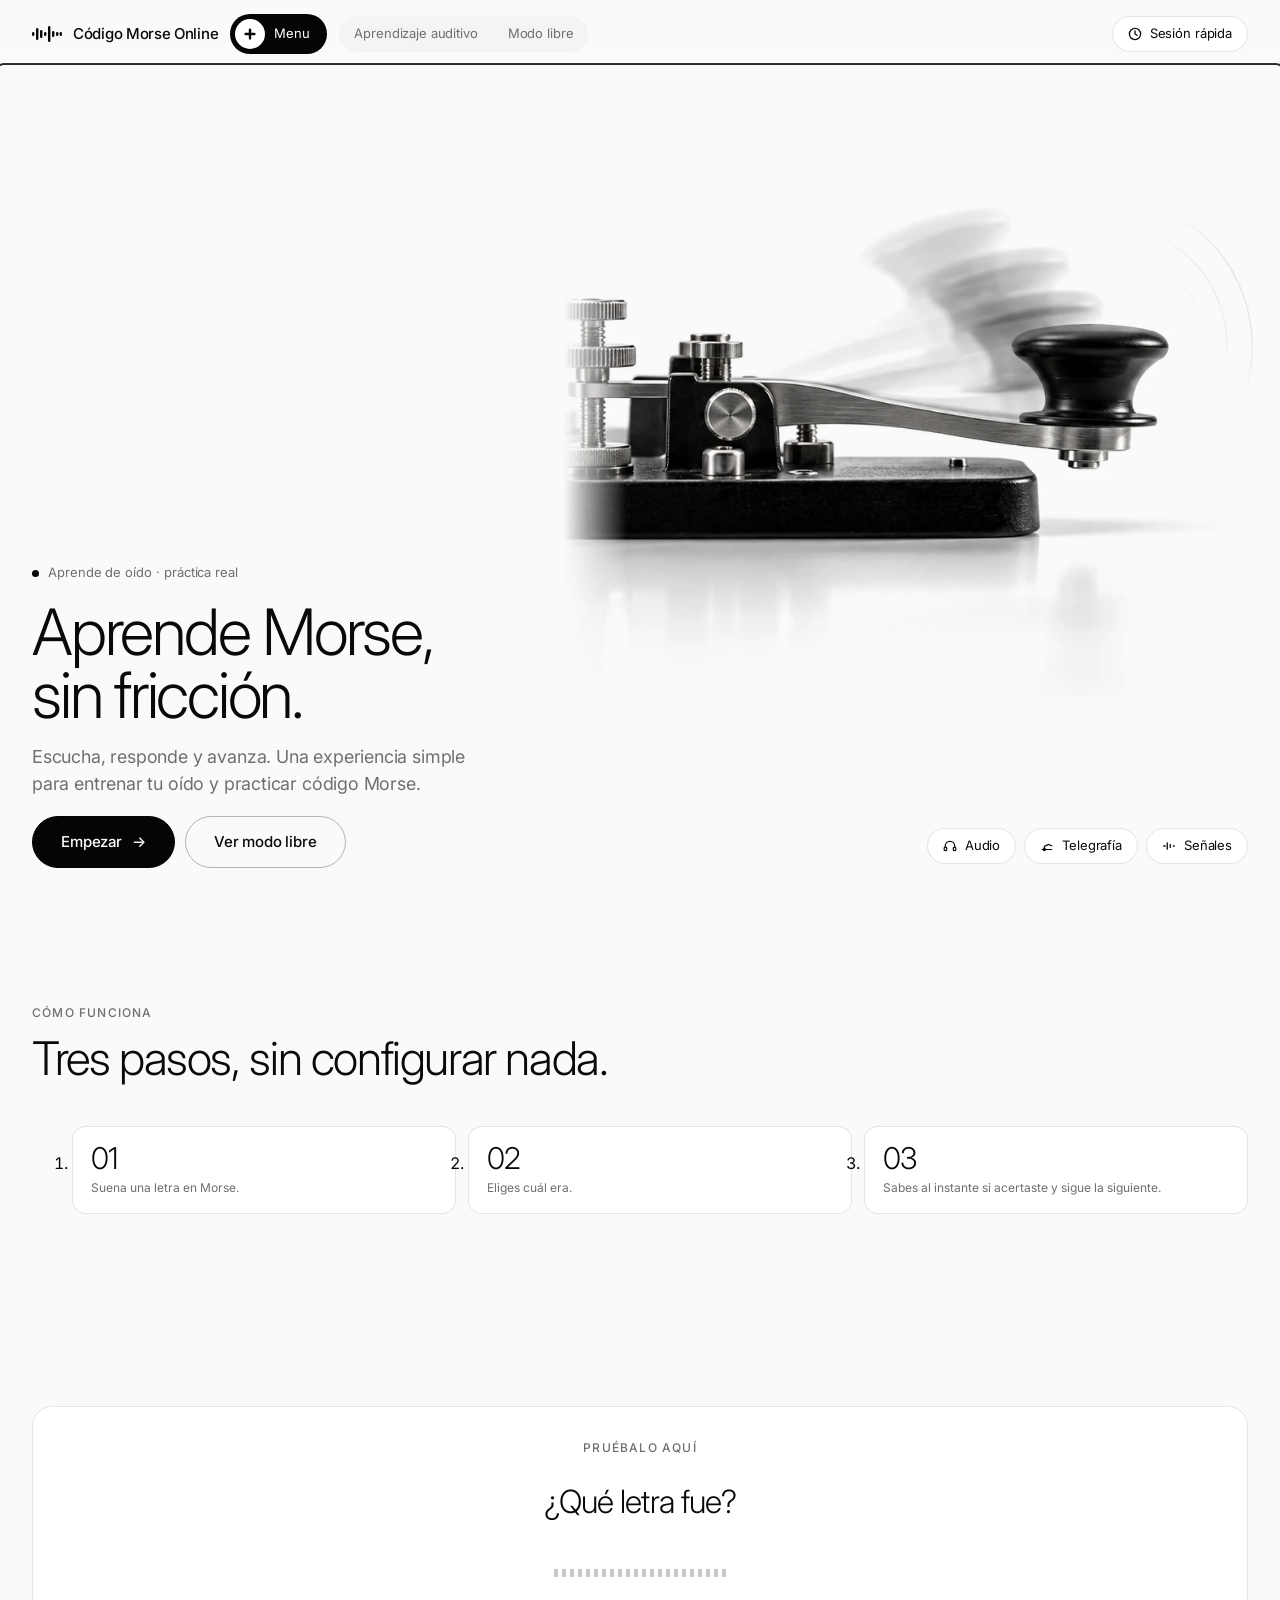
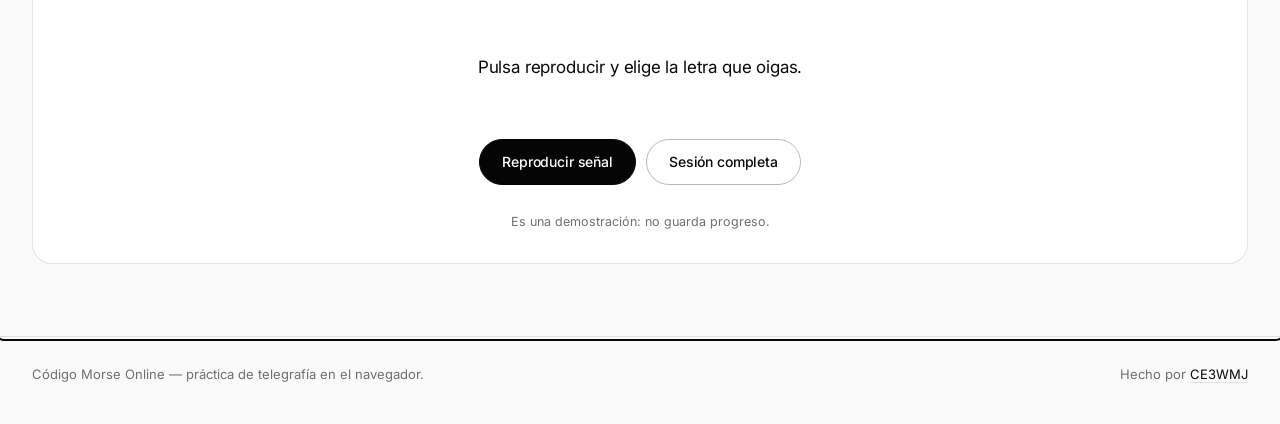
==== index.html @ 066ce36e "V4.0 — rediseño completo y reestructuración De un archivo de 1138 líneas a módulos ES nativos, sin a" ====
<!DOCTYPE html>
<html lang="es" data-motion="full">
<head>
<meta charset="UTF-8">
<meta name="viewport" content="width=device-width, initial-scale=1, viewport-fit=cover">
<title>Código Morse Online — aprende Morse de oído</title>
<meta name="description" content="Escucha, responde y avanza. Una experiencia simple para entrenar tu oído y practicar código Morse en el navegador.">
<meta name="theme-color" content="#fafafa">

<meta property="og:title" content="Código Morse Online">
<meta property="og:description" content="Aprende Morse sin fricción. Escucha, responde y avanza.">
<meta property="og:type" content="website">

<link rel="icon" href="assets/favicon.svg" type="image/svg+xml">
<link rel="preconnect" href="https://fonts.googleapis.com">
<link rel="preconnect" href="https://fonts.gstatic.com" crossorigin>
<link href="https://fonts.googleapis.com/css2?family=Inter:wght@300;400;500;600&display=swap" rel="stylesheet">
<link rel="stylesheet" href="styles.css">

<script>
  /* La llave sólo aparece en la home. Precargarla desde el HTML estático la
     descargaría también en /aprender, /libre y /acerca, donde no se usa.
     La ruta vive en el hash, así que se puede decidir aquí mismo. */
  (function () {
    var r = location.hash.replace(/^#/, '');
    if (r && r !== '/') return;
    var l = document.createElement('link');
    l.rel = 'preload';
    l.as = 'image';
    l.href = 'assets/telegraph.webp';
    l.imageSrcset = 'assets/telegraph-560.webp 560w, assets/telegraph.webp 866w';
    l.imageSizes = '(max-width: 767px) 118vw, 58vw';
    document.head.appendChild(l);
  })();
</script>
</head>
<body>

<a class="skip" href="#main">Saltar al contenido</a>

<header class="nav anim-nav">
  <div class="nav__in">
    <a class="brand" href="#/" aria-label="Código Morse Online, inicio">
      <svg class="brand__mark" viewBox="0 0 30 16" aria-hidden="true">
        <rect x="0"  y="6"  width="2.4" height="4"   rx="1.2"/>
        <rect x="4"  y="2"  width="2.4" height="12"  rx="1.2"/>
        <rect x="8"  y="4"  width="2.4" height="8"   rx="1.2"/>
        <rect x="12" y="6"  width="2.4" height="4"   rx="1.2"/>
        <rect x="16" y="0"  width="2.4" height="16"  rx="1.2"/>
        <rect x="20" y="5"  width="2.4" height="6"   rx="1.2"/>
        <rect x="24" y="6"  width="2.4" height="4"   rx="1.2"/>
        <rect x="27.6" y="6" width="2.4" height="4"  rx="1.2"/>
      </svg>
      <span class="brand__name">Código Morse Online</span>
    </a>

    <button class="nav__menu" id="menuBtn" type="button" aria-expanded="false" aria-controls="menu" aria-haspopup="menu">
      <span class="nav__plus" aria-hidden="true">
        <svg width="12" height="12" viewBox="0 0 12 12" fill="none" stroke="currentColor" stroke-width="2.4" stroke-linecap="round">
          <path d="M6 1.6v8.8M1.6 6h8.8"/>
        </svg>
      </span>
      <span>Menu</span>
    </button>

    <span class="pill pill--group nav__tags" aria-hidden="true">
      <span>Aprendizaje auditivo</span>
      <span>Modo libre</span>
    </span>

    <div class="nav__right">
      <a class="pill pill--outline nav__session" href="#/aprender">
        <svg width="14" height="14" viewBox="0 0 16 16" fill="none" stroke="currentColor" stroke-width="1.5" aria-hidden="true">
          <circle cx="8" cy="8" r="6.4"/><path d="M8 4.4V8l2.4 1.5" stroke-linecap="round"/>
        </svg>
        Sesión rápida
      </a>
    </div>
  </div>
</header>

<nav class="menu" id="menu" data-open="false" aria-label="Navegación principal">
  <div class="menu__panel">
    <a class="menu__link" href="#/aprender">Aprender</a>
    <a class="menu__link" href="#/libre">Modo libre</a>
    <a class="menu__link" href="#/acerca">Acerca de</a>
    <div class="menu__sep"></div>
    <button class="menu__link" type="button" id="menuSettings">Ajustes</button>
  </div>
</nav>

<main id="main" tabindex="-1"></main>

<footer class="footer">
  <div class="footer__in">
    <span>Código Morse Online — práctica de telegrafía en el navegador.</span>
    <span>Hecho por <a href="#/acerca">CE3WMJ</a></span>
  </div>
</footer>

<div class="toast" id="toast" role="status" aria-live="polite"></div>

<script type="module" src="src/app.js"></script>
</body>
</html>
---- styles.css ----
/* ============================================================================
   Código Morse Online — sistema visual
   Editorial, blanco y negro, con el ámbar reservado para la señal viva.
   Mobile-first. Sin frameworks.
   ========================================================================= */

:root {
  /* --- color ------------------------------------------------------------ */
  --bg: #fafafa;
  --surface: #ffffff;
  --soft: #f4f4f4;
  --text: #090909;
  --black: #050505;
  --muted: #6f6f6f;
  --line: rgba(0, 0, 0, .10);
  --line-strong: rgba(0, 0, 0, .28);

  /* Único color de la interfaz. Significa "hay señal ahora mismo".
     No se usa para adornar: si algo es ámbar, está sonando. */
  --signal: #ffb020;
  --ok: #1a7f4b;
  --bad: #b3261e;

  /* --- tipografía ------------------------------------------------------- */
  --font: 'Inter', -apple-system, BlinkMacSystemFont, 'Segoe UI', Roboto, sans-serif;
  --mono: ui-monospace, 'SF Mono', 'Cascadia Mono', Menlo, Consolas, monospace;

  /* --- espacio ---------------------------------------------------------- */
  --gap-xs: 6px;
  --gap-sm: 10px;
  --gap: 16px;
  --gap-lg: 28px;
  --gap-xl: 48px;
  --shell: 1440px;
  --pad-x: 20px;

  /* --- forma ------------------------------------------------------------ */
  --r-pill: 999px;
  --r-md: 14px;
  --r-lg: 20px;

  /* --- movimiento ------------------------------------------------------- */
  --ease: cubic-bezier(.16, 1, .3, 1);
  --t-fast: .18s;
  --t-mid: .4s;
}

@media (min-width: 768px) {
  :root { --pad-x: 32px; }
}

/* ============================================================ reset mínimo */

*, *::before, *::after { box-sizing: border-box; }

/* El display de las clases de autor gana a la regla [hidden] del navegador,
   así que ocultar con el atributo no funcionaba en botones ni tarjetas. */
[hidden] { display: none !important; }

html { -webkit-text-size-adjust: 100%; }

body {
  margin: 0;
  min-height: 100svh;
  background: var(--bg);
  color: var(--text);
  font-family: var(--font);
  font-size: 16px;
  line-height: 1.5;
  font-weight: 400;
  -webkit-font-smoothing: antialiased;
  -moz-osx-font-smoothing: grayscale;
  overflow-x: hidden;
}

h1, h2, h3, p, figure { margin: 0; }
ul { margin: 0; padding: 0; list-style: none; }
img, svg { display: block; max-width: 100%; }
button { font: inherit; color: inherit; }

:focus-visible {
  outline: 2px solid var(--text);
  outline-offset: 3px;
  border-radius: 4px;
}

.sr-only {
  position: absolute;
  width: 1px; height: 1px;
  padding: 0; margin: -1px;
  overflow: hidden;
  clip-path: inset(50%);
  white-space: nowrap;
}

/* Salto al contenido: primer tabulable de la página. */
.skip {
  position: absolute;
  left: var(--pad-x); top: -100px;
  z-index: 200;
  padding: 10px 16px;
  background: var(--black);
  color: #fff;
  border-radius: var(--r-pill);
  font-size: 13px;
  transition: top var(--t-fast) var(--ease);
}
.skip:focus { top: 12px; }

/* ================================================================ tipografía */

.eyebrow {
  display: inline-flex;
  align-items: center;
  gap: 9px;
  font-size: 13px;
  font-weight: 400;
  color: var(--muted);
  letter-spacing: -.005em;
}
.eyebrow::before {
  content: '';
  width: 7px; height: 7px;
  border-radius: 50%;
  background: var(--text);
  flex: 0 0 auto;
}

.display {
  font-weight: 300;
  font-size: clamp(2.4rem, 10.5vw, 3.4rem);
  line-height: .98;
  letter-spacing: -.035em;
  text-wrap: balance;
}
@media (min-width: 768px) {
  .display { font-size: clamp(2.9rem, 5vw, 4.6rem); }
}

.title {
  font-weight: 300;
  font-size: clamp(1.9rem, 5.5vw, 2.9rem);
  line-height: 1.04;
  letter-spacing: -.03em;
}

.lede {
  color: var(--muted);
  font-size: clamp(.95rem, 2.6vw, 1.12rem);
  line-height: 1.5;
  letter-spacing: -.01em;
  max-width: 42ch;
}

.section-label {
  font-size: 12px;
  font-weight: 500;
  letter-spacing: .1em;
  text-transform: uppercase;
  color: var(--muted);
}

/* ==================================================================== botones */

.btn {
  --btn-bg: transparent;
  --btn-fg: var(--text);
  --btn-bd: var(--line-strong);
  display: inline-flex;
  align-items: center;
  justify-content: center;
  gap: 10px;
  min-height: 46px;
  padding: 0 22px;
  background: var(--btn-bg);
  color: var(--btn-fg);
  border: 1px solid var(--btn-bd);
  border-radius: var(--r-pill);
  font-size: 14px;
  font-weight: 500;
  letter-spacing: -.01em;
  cursor: pointer;
  text-decoration: none;
  transition: background var(--t-fast) var(--ease),
              color var(--t-fast) var(--ease),
              border-color var(--t-fast) var(--ease),
              transform var(--t-fast) var(--ease);
}
.btn:hover { transform: translateY(-1px); }
.btn:active { transform: translateY(0); }

.btn--primary {
  --btn-bg: var(--black);
  --btn-fg: #fff;
  --btn-bd: var(--black);
}
.btn--primary:hover { --btn-bg: #1c1c1c; --btn-bd: #1c1c1c; }

.btn--ghost:hover { --btn-bg: rgba(0, 0, 0, .04); }

.btn--lg { min-height: 52px; padding: 0 28px; font-size: 15px; }

.btn[disabled] {
  opacity: .38;
  cursor: not-allowed;
  transform: none;
}

.btn__arrow { transition: transform var(--t-mid) var(--ease); }
.btn:hover .btn__arrow { transform: translateX(4px); }

/* ====================================================================== pills */

.pill {
  text-decoration: none;
  display: inline-flex;
  align-items: center;
  gap: 8px;
  height: 36px;
  padding: 0 15px;
  border-radius: var(--r-pill);
  background: var(--soft);
  color: var(--muted);
  font-size: 13px;
  font-weight: 400;
  letter-spacing: -.01em;
  white-space: nowrap;
}
.pill--outline {
  background: var(--surface);
  border: 1px solid var(--line);
  color: var(--text);
}
.pill--group {
  display: inline-flex;
  align-items: center;
  gap: 0;
  padding: 0;
  height: auto;
  min-height: 36px;
  background: var(--soft);
  border-radius: var(--r-pill);
}
.pill--group > span {
  padding: 0 15px;
  height: 36px;
  display: inline-flex;
  align-items: center;
  font-size: 13px;
  color: var(--muted);
}
.pill svg { flex: 0 0 auto; }

/* ==================================================================== navbar */

.nav {
  position: sticky;
  top: 0;
  z-index: 60;
  padding: 14px var(--pad-x);
  background: linear-gradient(to bottom, var(--bg) 62%, transparent);
}
.nav__in {
  max-width: var(--shell);
  margin: 0 auto;
  display: flex;
  align-items: center;
  gap: 12px;
}

.brand {
  display: inline-flex;
  align-items: center;
  gap: 11px;
  text-decoration: none;
  color: var(--text);
  flex: 0 0 auto;
}
.brand__mark { width: 30px; height: 16px; }
.brand__mark rect { fill: currentColor; }
.brand__name {
  font-size: 15px;
  font-weight: 500;
  letter-spacing: -.02em;
  white-space: nowrap;
}
@media (max-width: 519px) { .brand__name { display: none; } }

.nav__menu {
  display: inline-flex;
  align-items: center;
  gap: 9px;
  height: 40px;
  padding: 0 17px 0 5px;
  border: none;
  border-radius: var(--r-pill);
  background: var(--black);
  color: #fff;
  font-size: 13px;
  font-weight: 400;
  cursor: pointer;
  flex: 0 0 auto;
}
.nav__plus {
  width: 30px; height: 30px;
  border-radius: 50%;
  background: #fff;
  color: var(--black);
  display: grid;
  place-items: center;
  transition: transform var(--t-mid) var(--ease);
}
.nav__menu[aria-expanded='true'] .nav__plus { transform: rotate(45deg); }

.nav__tags { display: none; }
@media (min-width: 900px) { .nav__tags { display: inline-flex; } }

.nav__right { margin-left: auto; display: inline-flex; align-items: center; gap: 10px; }
.nav__session { display: none; }
@media (min-width: 700px) { .nav__session { display: inline-flex; } }

/* ============================================================ menú desplegable */

.menu {
  position: fixed;
  inset: 0;
  z-index: 90;
  display: grid;
  place-items: start center;
  padding: 76px var(--pad-x) 0;
  background: rgba(250, 250, 250, .72);
  -webkit-backdrop-filter: blur(14px);
  backdrop-filter: blur(14px);
  opacity: 0;
  pointer-events: none;
  transition: opacity var(--t-mid) var(--ease);
}
.menu[data-open='true'] { opacity: 1; pointer-events: auto; }

.menu__panel {
  width: min(420px, 100%);
  background: var(--surface);
  border: 1px solid var(--line);
  border-radius: var(--r-lg);
  padding: 10px;
  box-shadow: 0 24px 60px -28px rgba(0, 0, 0, .3);
  transform: translateY(-10px);
  transition: transform var(--t-mid) var(--ease);
}
.menu[data-open='true'] .menu__panel { transform: none; }

.menu__link {
  display: flex;
  align-items: center;
  justify-content: space-between;
  width: 100%;
  min-height: 52px;
  padding: 0 16px;
  border: none;
  background: none;
  border-radius: var(--r-md);
  font-size: 16px;
  font-weight: 400;
  letter-spacing: -.02em;
  text-align: left;
  text-decoration: none;
  color: var(--text);
  cursor: pointer;
}
.menu__link:hover { background: var(--soft); }
.menu__link[aria-current='page'] { font-weight: 500; }
.menu__link[aria-current='page']::after { content: '●'; font-size: 7px; color: var(--signal); }
.menu__sep { height: 1px; background: var(--line); margin: 8px 12px; }

/* ====================================================================== hero */

.hero {
  position: relative;
  max-width: var(--shell);
  margin: 0 auto;
  padding: 0 var(--pad-x) 32px;
  min-height: calc(100svh - 68px);
  display: flex;
  flex-direction: column;
  justify-content: flex-end;
  /* En móvil la llave sangra fuera del encuadre a propósito. `clip` la recorta
     sin crear una caja de scroll — `hidden` sí la crearía. */
  overflow-x: clip;
}

.hero__key {
  position: absolute;
  z-index: -1;
  pointer-events: auto;
  /* El fondo de la página va horneado en el propio archivo, así que la foto
     compone sin blend: coincide exactamente y se pinta más barato. */
  border: none;
  background: none;
  padding: 0;
  cursor: pointer;
  transition: transform var(--t-mid) var(--ease);
}
.hero__key img { width: 100%; height: auto; }

/* móvil: la llave manda arriba, el texto debajo */
.hero__key {
  top: 4%;
  right: -14%;
  width: 118%;
  max-width: 560px;
}
@media (min-width: 768px) {
  .hero__key {
    top: 46%;
    right: -1%;
    width: 58%;
    max-width: 860px;
    transform: translateY(-50%);
  }
}
@media (min-width: 1200px) {
  .hero__key { right: 1%; width: 55%; }
}

.hero__key:hover { transform: translateY(-51%) scale(1.004); }
@media (max-width: 767px) { .hero__key:hover { transform: scale(1.004); } }

/* Contacto: se enciende ámbar exactamente mientras suena el elemento. */
.hero__contact {
  position: absolute;
  left: 62%;
  top: 48%;
  width: 18%;
  aspect-ratio: 1;
  border-radius: 50%;
  background: radial-gradient(circle, rgba(255, 176, 32, .85) 0%, rgba(255, 176, 32, 0) 68%);
  opacity: 0;
  pointer-events: none;
  transition: opacity 70ms linear;
}
.hero__key[data-on='true'] .hero__contact { opacity: 1; }
.hero__key[data-on='true'][data-kind='dah'] .hero__contact { opacity: 1; }

.hero__body {
  display: flex;
  flex-direction: column;
  gap: var(--gap-lg);
  padding-top: 58vw;
}
@media (min-width: 768px) {
  .hero__body {
    flex-direction: row;
    align-items: flex-end;
    justify-content: space-between;
    gap: var(--gap-xl);
    padding-top: 0;
  }
}

.hero__text { display: flex; flex-direction: column; gap: 18px; max-width: 620px; }
.hero__cta { display: flex; flex-wrap: wrap; gap: 10px; }

.hero__tags { display: none; }
@media (min-width: 768px) {
  .hero__tags { display: flex; gap: 8px; flex: 0 0 auto; padding-bottom: 4px; }
}

/* ============================================================== morse glyph */

.glyph {
  display: inline-flex;
  align-items: center;
  gap: .34em;
  font-family: var(--mono);
  line-height: 1;
  color: var(--muted);
}
.glyph__sym {
  transition: color 60ms linear, opacity 60ms linear;
  opacity: .45;
}
.glyph__sym[data-lit='true'] { color: var(--signal); opacity: 1; }
.glyph--lg { font-size: clamp(1.6rem, 6vw, 2.4rem); gap: .3em; }

/* ================================================================= waveform */

.wave {
  display: flex;
  align-items: center;
  justify-content: center;
  gap: 4px;
  height: 52px;
}
.wave__bar {
  width: 4px;
  height: 100%;
  border-radius: 2px;
  background: rgba(0,0,0,.22);
  transform: scaleY(.16);
  transform-origin: center;
  transition: transform 90ms var(--ease), background-color 90ms linear;
  will-change: transform;
}
.wave[data-on='true'] .wave__bar { background: var(--signal); }

/* ==================================================================== tarjetas */

.card {
  background: var(--surface);
  border: 1px solid var(--line);
  border-radius: var(--r-lg);
  padding: clamp(20px, 4vw, 32px);
}

.shell {
  max-width: var(--shell);
  margin: 0 auto;
  padding: 0 var(--pad-x) 72px;
}
.shell--narrow { max-width: 760px; }

.stack { display: flex; flex-direction: column; gap: var(--gap-lg); }
.stack--sm { gap: var(--gap); }

.section { padding-top: clamp(56px, 9vw, 104px); }

/* ================================================================== opciones */

.options {
  display: grid;
  grid-template-columns: repeat(auto-fit, minmax(74px, 1fr));
  gap: 10px;
}
.option {
  min-height: 66px;
  border: 1px solid var(--line-strong);
  border-radius: var(--r-md);
  background: var(--surface);
  font-family: var(--mono);
  font-size: 24px;
  font-weight: 500;
  cursor: pointer;
  transition: background var(--t-fast) var(--ease),
              border-color var(--t-fast) var(--ease),
              color var(--t-fast) var(--ease);
}
.option:hover:not([disabled]) { background: var(--soft); }
.option[data-state='ok'] { border-color: var(--ok); color: var(--ok); background: rgba(26, 127, 75, .07); }
.option[data-state='no'] { border-color: var(--bad); color: var(--bad); background: rgba(179, 38, 30, .06); }
.option[disabled] { cursor: default; opacity: 1; }
.option[disabled][data-state=''] { opacity: .4; }

/* =================================================================== sesión */

.session { display: flex; flex-direction: column; gap: var(--gap-lg); align-items: center; text-align: center; }
.session__meter { display: flex; gap: 5px; }
.session__dot {
  width: 7px; height: 7px;
  border-radius: 50%;
  background: var(--line-strong);
  opacity: .35;
  transition: opacity var(--t-fast), background-color var(--t-fast);
}
.session__dot[data-state='ok'] { background: var(--text); opacity: 1; }
.session__dot[data-state='no'] { background: var(--bad); opacity: 1; }
.session__dot[data-state='now'] { background: var(--signal); opacity: 1; }

.feedback { min-height: 28px; font-size: 17px; font-weight: 400; letter-spacing: -.01em; }
.feedback[data-tone='ok'] { color: var(--ok); }
.feedback[data-tone='no'] { color: var(--bad); }

.stats { display: grid; grid-template-columns: repeat(auto-fit, minmax(120px, 1fr)); gap: 12px; }
.stat { border: 1px solid var(--line); border-radius: var(--r-md); padding: 16px 18px; background: var(--surface); }
.stat__n { font-size: 30px; font-weight: 300; letter-spacing: -.03em; line-height: 1; }
.stat__l { font-size: 12px; color: var(--muted); margin-top: 6px; }

/* ==================================================================== llave */

.keypad { display: flex; flex-direction: column; align-items: center; gap: 18px; }
.keypad__btn {
  width: min(320px, 100%);
  min-height: 108px;
  border: 1px solid var(--line-strong);
  border-radius: var(--r-lg);
  background: var(--surface);
  font-size: 15px;
  font-weight: 500;
  letter-spacing: -.01em;
  cursor: pointer;
  touch-action: none;
  -webkit-user-select: none;
  user-select: none;
  transition: background 60ms linear, border-color 60ms linear, transform 60ms var(--ease);
}
.keypad__btn[data-on='true'] {
  background: var(--signal);
  border-color: var(--signal);
  color: var(--black);
  transform: scale(.99);
}
.keypad__state {
  font-family: var(--mono);
  font-size: 13px;
  letter-spacing: .16em;
  text-transform: uppercase;
  color: var(--muted);
  min-height: 20px;
}
.keypad__state[data-kind='dit'] { color: var(--text); }
.keypad__state[data-kind='dah'] { color: var(--signal); }

.tape {
  min-height: 78px;
  padding: 18px 20px;
  border: 1px solid var(--line);
  border-radius: var(--r-md);
  background: var(--soft);
  font-family: var(--mono);
  font-size: clamp(1.05rem, 4vw, 1.5rem);
  letter-spacing: .14em;
  word-break: break-word;
  -webkit-user-select: text;
  user-select: text;
}
.tape__cursor { animation: blink 1.06s steps(2, start) infinite; color: var(--signal); }
@keyframes blink { 50% { opacity: 0; } }

/* ================================================================ abecedario */

.alphabet {
  display: grid;
  grid-template-columns: repeat(auto-fill, minmax(78px, 1fr));
  gap: 8px;
}
.alpha {
  padding: 12px 6px;
  border: 1px solid var(--line);
  border-radius: var(--r-md);
  background: var(--surface);
  cursor: pointer;
  text-align: center;
  transition: border-color var(--t-fast) var(--ease), background var(--t-fast) var(--ease);
}
.alpha:hover { border-color: var(--line-strong); }
.alpha[data-lit='true'] { border-color: var(--signal); background: rgba(255, 176, 32, .1); }
/* Son <span>: sin display:block la letra y el código salen en la misma línea. */
.alpha__ch { display: block; font-size: 19px; font-weight: 500; line-height: 1; }
.alpha__code { display: block; font-family: var(--mono); font-size: 12px; color: var(--muted); margin-top: 5px; }

/* ===================================================================== sheet */

.sheet {
  position: fixed;
  inset: 0;
  z-index: 100;
  display: flex;
  align-items: flex-end;
  justify-content: center;
  background: rgba(9, 9, 9, .28);
  opacity: 0;
  pointer-events: none;
  transition: opacity var(--t-mid) var(--ease);
}
.sheet[data-open='true'] { opacity: 1; pointer-events: auto; }
@media (min-width: 768px) { .sheet { align-items: center; } }

.sheet__panel {
  width: min(520px, 100%);
  max-height: 88svh;
  overflow-y: auto;
  background: var(--surface);
  border-radius: var(--r-lg) var(--r-lg) 0 0;
  padding: 24px;
  transform: translateY(16px);
  transition: transform var(--t-mid) var(--ease);
}
@media (min-width: 768px) { .sheet__panel { border-radius: var(--r-lg); } }
.sheet[data-open='true'] .sheet__panel { transform: none; }

.sheet__head { display: flex; align-items: center; justify-content: space-between; margin-bottom: 20px; }
.sheet__close {
  width: 38px; height: 38px;
  border-radius: 50%;
  border: 1px solid var(--line);
  background: var(--surface);
  cursor: pointer;
  display: grid;
  place-items: center;
}
.sheet__close:hover { background: var(--soft); }

.field { display: flex; flex-direction: column; gap: 8px; padding: 14px 0; border-bottom: 1px solid var(--line); }
.field:last-of-type { border-bottom: none; }
.field__top { display: flex; align-items: baseline; justify-content: space-between; gap: 12px; }
.field__label { font-size: 15px; }
.field__value { font-family: var(--mono); font-size: 13px; color: var(--muted); }
.field__hint { font-size: 12.5px; color: var(--muted); line-height: 1.45; }

input[type='range'] {
  width: 100%;
  accent-color: var(--text);
  cursor: pointer;
}

.field--row { flex-direction: row; align-items: center; justify-content: space-between; }

.switch { position: relative; width: 46px; height: 27px; flex: 0 0 auto; }
.switch input { position: absolute; inset: 0; opacity: 0; margin: 0; cursor: pointer; }
.switch__track {
  position: absolute; inset: 0;
  border-radius: var(--r-pill);
  background: #d8d8d8;
  transition: background var(--t-fast) var(--ease);
  pointer-events: none;
}
.switch__knob {
  position: absolute; top: 3px; left: 3px;
  width: 21px; height: 21px;
  border-radius: 50%;
  background: #fff;
  box-shadow: 0 1px 3px rgba(0, 0, 0, .25);
  transition: transform var(--t-fast) var(--ease);
  pointer-events: none;
}
.switch input:checked ~ .switch__track { background: var(--text); }
.switch input:checked ~ .switch__knob { transform: translateX(19px); }
.switch input:focus-visible ~ .switch__track { outline: 2px solid var(--text); outline-offset: 3px; }

/* =================================================================== entrada */

.input {
  width: 100%;
  min-height: 52px;
  padding: 12px 16px;
  border: 1px solid var(--line-strong);
  border-radius: var(--r-md);
  background: var(--surface);
  font-family: var(--mono);
  font-size: 16px;
  letter-spacing: .06em;
  color: var(--text);
}
.input::placeholder { color: var(--muted); letter-spacing: 0; font-family: var(--font); }

/* ===================================================================== toast */

.toast {
  position: fixed;
  left: 50%;
  bottom: 26px;
  transform: translate(-50%, 14px);
  z-index: 150;
  padding: 12px 20px;
  border-radius: var(--r-pill);
  background: var(--black);
  color: #fff;
  font-size: 14px;
  opacity: 0;
  pointer-events: none;
  transition: opacity var(--t-mid) var(--ease), transform var(--t-mid) var(--ease);
}
.toast[data-show='true'] { opacity: 1; transform: translate(-50%, 0); }

/* ==================================================================== footer */

.footer {
  border-top: 1px solid var(--line);
  padding: 28px var(--pad-x) 40px;
  color: var(--muted);
  font-size: 13px;
}
.footer__in {
  max-width: var(--shell);
  margin: 0 auto;
  display: flex;
  flex-wrap: wrap;
  gap: 12px 24px;
  justify-content: space-between;
  align-items: center;
}
.footer a { color: var(--text); text-decoration: none; border-bottom: 1px solid var(--line); }
.footer a:hover { border-color: var(--text); }

/* =================================================================== entrada */
/* Animaciones de entrada, escalonadas. Sólo transform y opacity. */

@keyframes rise {
  from { opacity: 0; transform: translateY(var(--rise, 18px)); }
  to { opacity: 1; transform: none; }
}
@keyframes settle {
  from { opacity: 0; transform: scale(1.04); }
  to { opacity: 1; transform: none; }
}
@keyframes drop {
  from { opacity: 0; transform: translateY(-16px); }
  to { opacity: 1; transform: none; }
}

[data-motion='full'] .anim-nav { animation: drop .8s var(--ease) both; }
[data-motion='full'] .anim-rise { animation: rise .8s var(--ease) both; animation-delay: var(--d, 0ms); }
[data-motion='full'] .anim-key { animation: settle 1.6s var(--ease) both; }

@media (min-width: 768px) {
  [data-motion='full'] .hero__key.anim-key {
    animation-name: settle-desktop;
  }
  @keyframes settle-desktop {
    from { opacity: 0; transform: translateY(-50%) scale(1.04); }
    to { opacity: 1; transform: translateY(-50%); }
  }
}

/* ========================================================= movimiento reducido */

[data-motion='reduced'] .anim-nav,
[data-motion='reduced'] .anim-rise,
[data-motion='reduced'] .anim-key { animation: none; }

@media (prefers-reduced-motion: reduce) {
  *, *::before, *::after {
    animation-duration: .01ms !important;
    animation-iteration-count: 1 !important;
    transition-duration: .01ms !important;
    scroll-behavior: auto !important;
  }
  /* Excepción deliberada: el símbolo iluminado y el contacto de la llave son
     información sobre lo que está sonando, no decoración. Se mantienen, sólo
     que sin transición. */
  .glyph__sym, .hero__contact, .wave__bar {
    transition-duration: .01ms !important;
  }
  .tape__cursor { animation: none; }
}
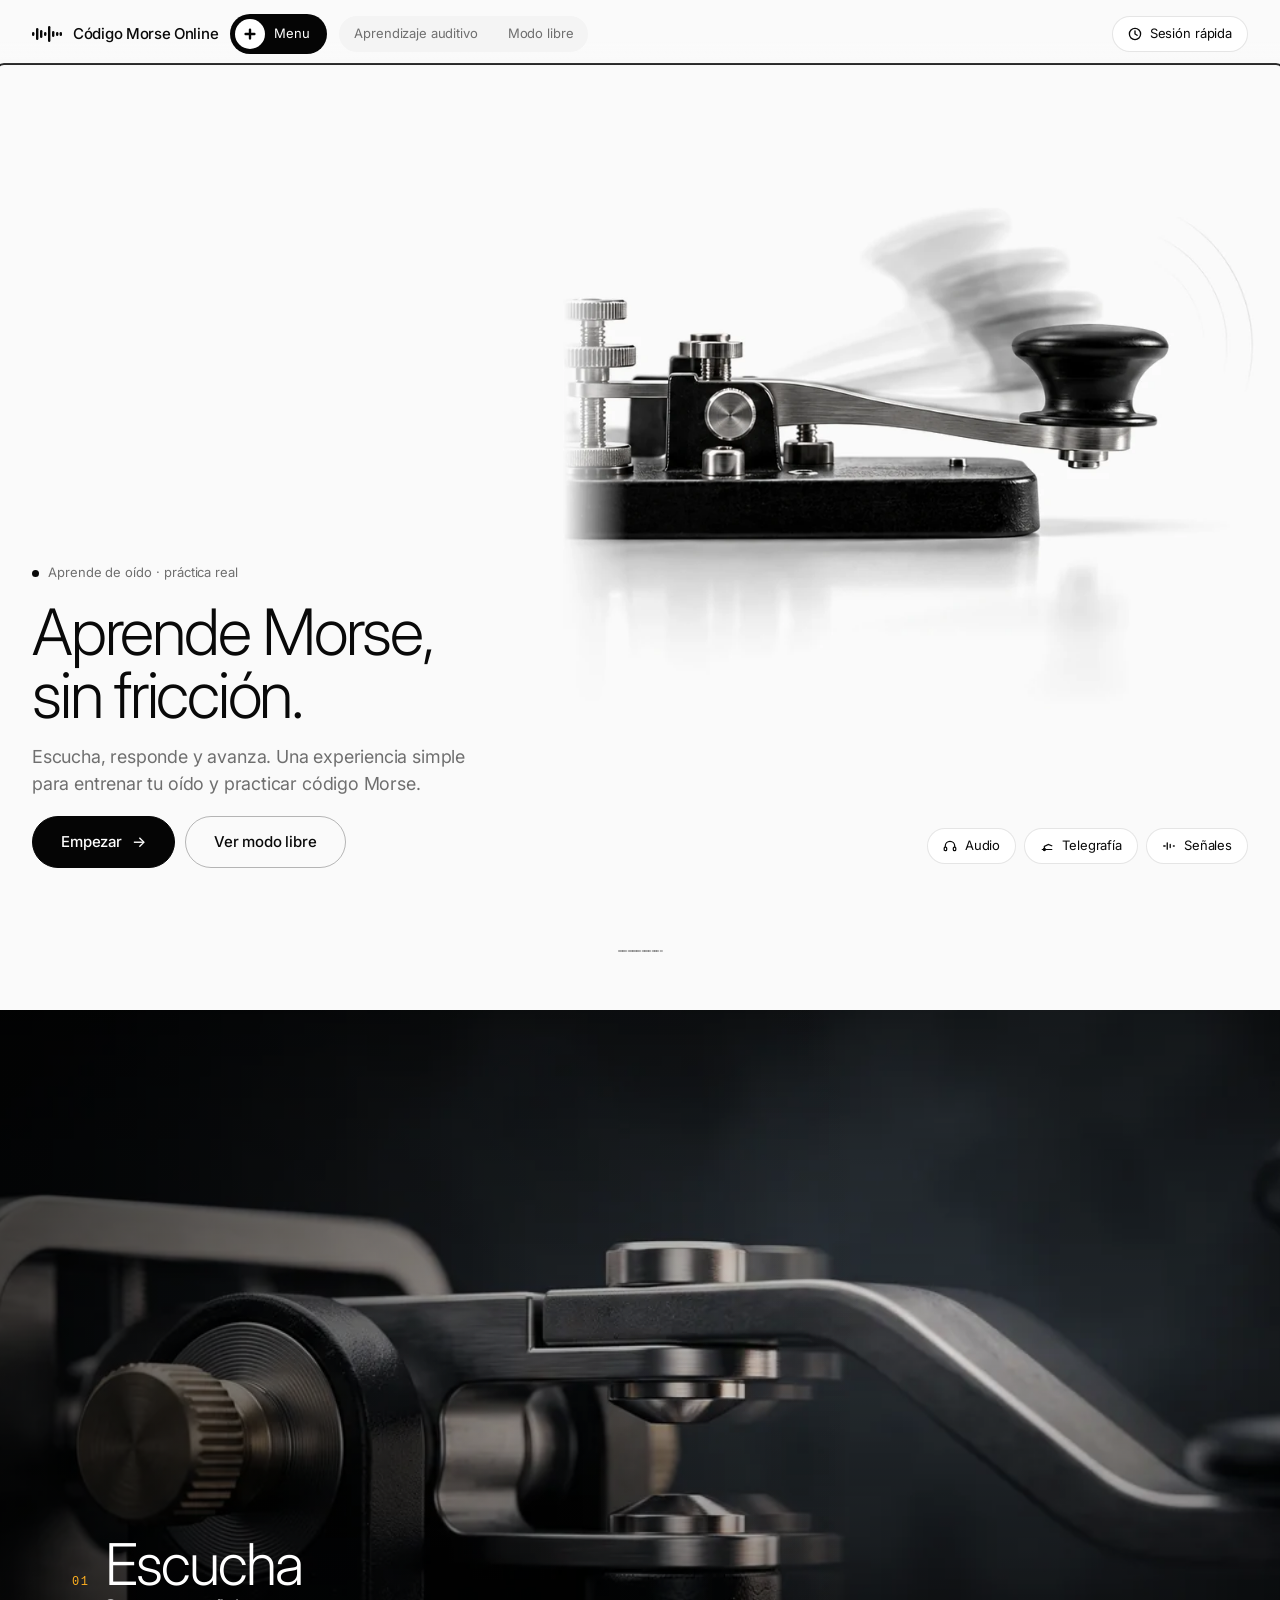
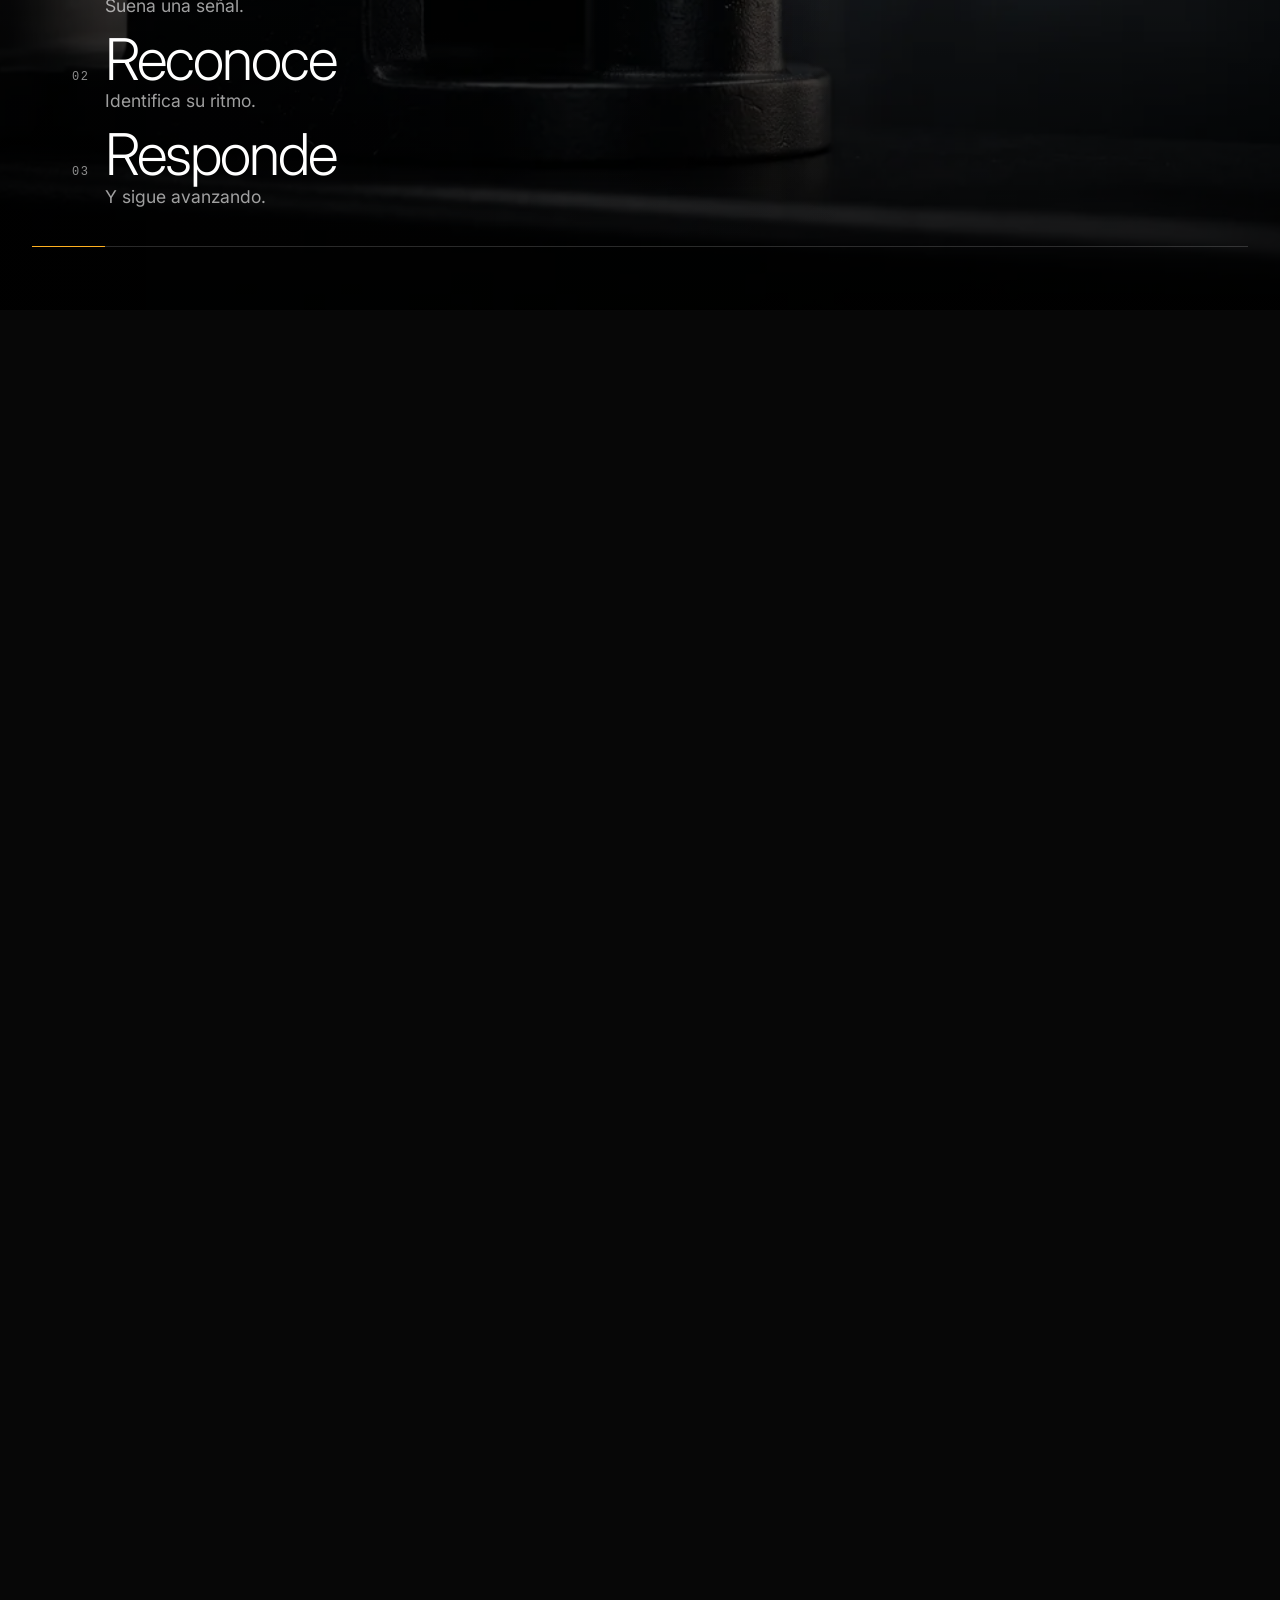
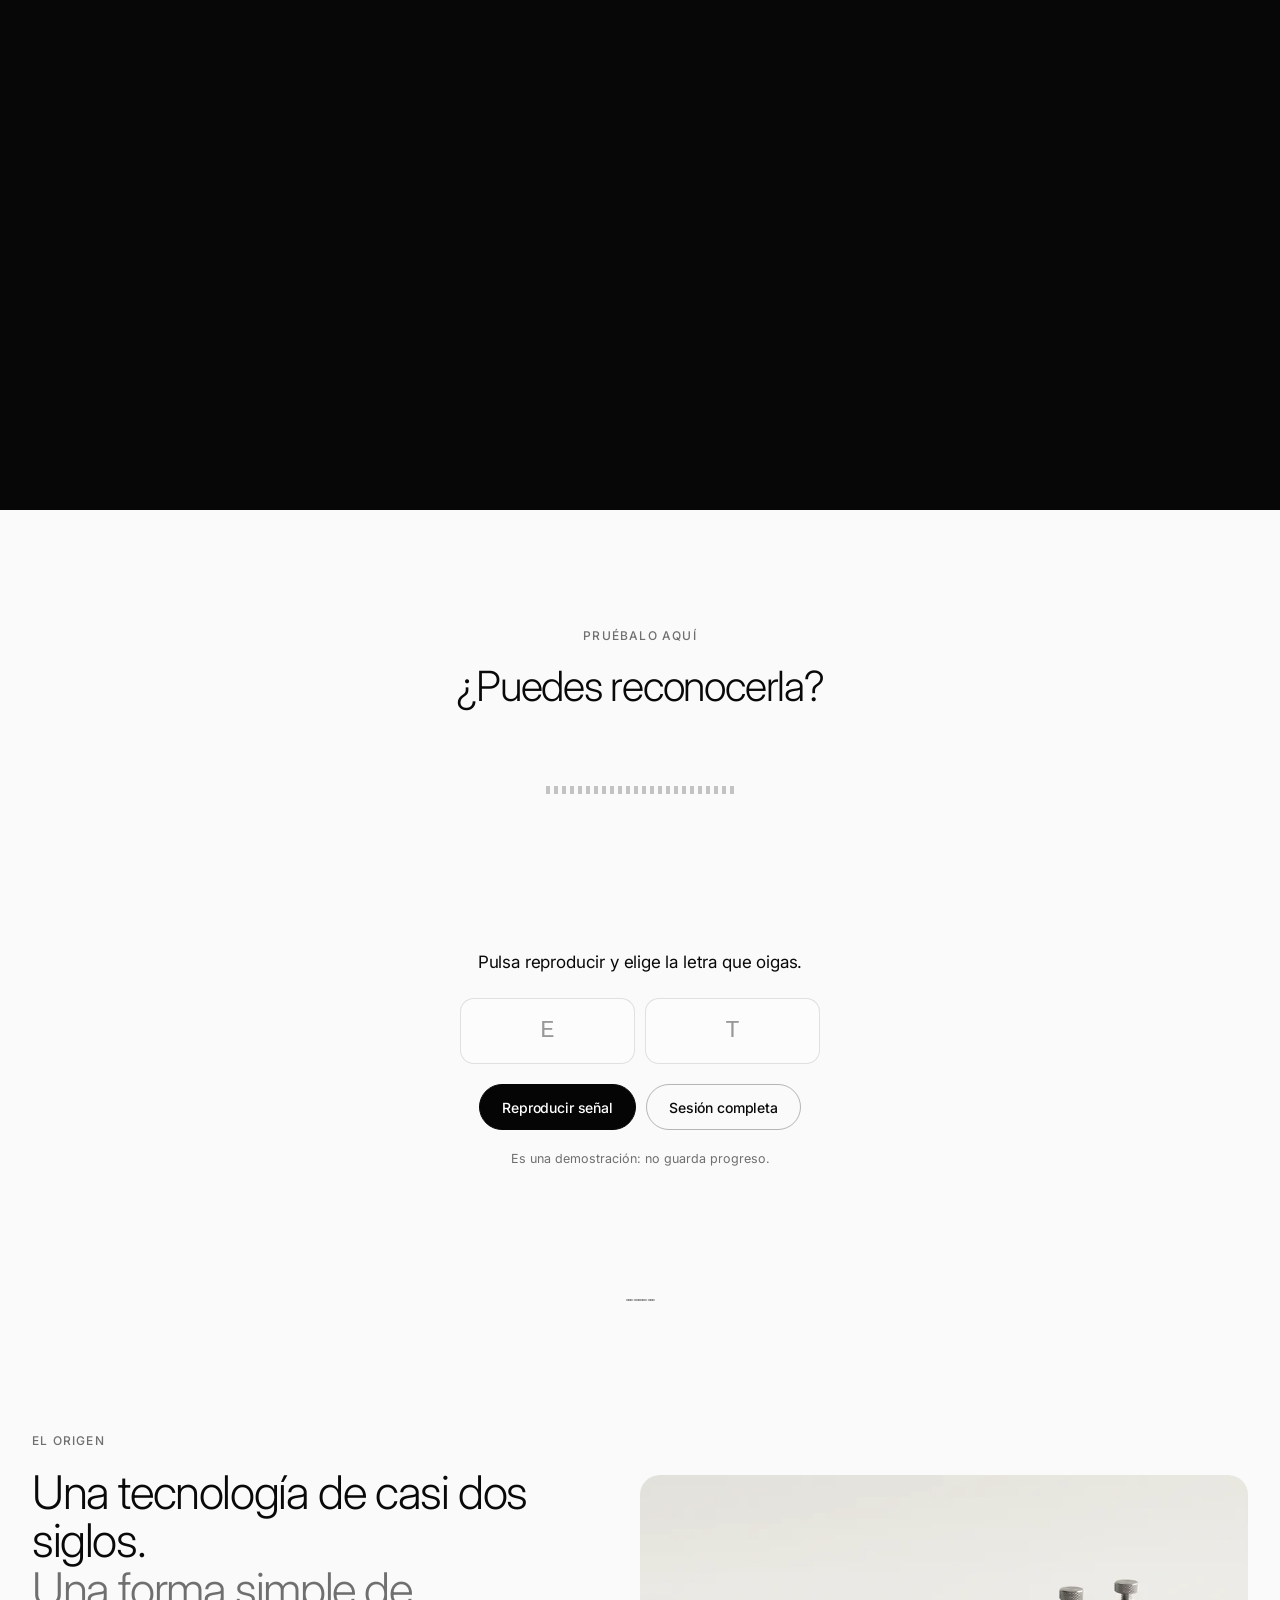
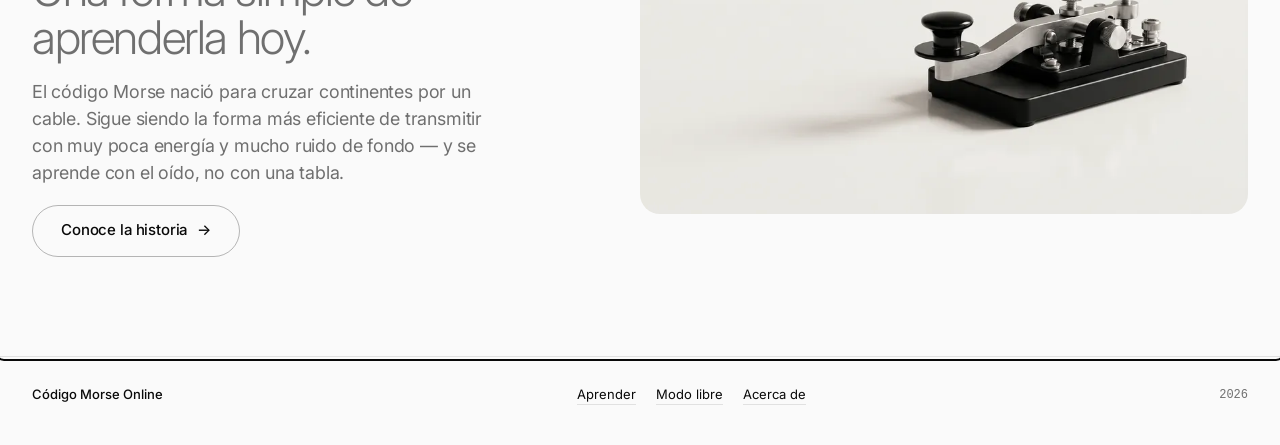
==== commit bd0aeda8: "V4.1 — dinamismo, fotografía y sala de práctica La dirección visual del hero ya estaba aprobada y no" ====
--- a/index.html
+++ b/index.html
@@ -93,8 +93,13 @@
 
 <footer class="footer">
   <div class="footer__in">
-    <span>Código Morse Online — práctica de telegrafía en el navegador.</span>
-    <span>Hecho por <a href="#/acerca">CE3WMJ</a></span>
+    <span class="footer__name">Código Morse Online</span>
+    <nav class="footer__nav" aria-label="Pie de página">
+      <a href="#/aprender">Aprender</a>
+      <a href="#/libre">Modo libre</a>
+      <a href="#/acerca">Acerca de</a>
+    </nav>
+    <span class="footer__year">2026</span>
   </div>
 </footer>
 
--- a/styles.css
+++ b/styles.css
@@ -57,7 +57,13 @@
    así que ocultar con el atributo no funcionaba en botones ni tarjetas. */
 [hidden] { display: none !important; }
 
-html { -webkit-text-size-adjust: 100%; }
+html {
+  -webkit-text-size-adjust: 100%;
+  /* `clip` y no `hidden`: hidden crearía un contenedor de scroll y rompería
+     el `position: sticky` del bloque cinemático. clip recorta sin permitir
+     desplazamiento. */
+  overflow-x: clip;
+}
 
 body {
   margin: 0;
@@ -70,7 +76,7 @@
   font-weight: 400;
   -webkit-font-smoothing: antialiased;
   -moz-osx-font-smoothing: grayscale;
-  overflow-x: hidden;
+  overflow-x: clip;
 }
 
 h1, h2, h3, p, figure { margin: 0; }
@@ -550,64 +556,9 @@
 .option[disabled] { cursor: default; opacity: 1; }
 .option[disabled][data-state=''] { opacity: .4; }
 
-/* =================================================================== sesión */
-
-.session { display: flex; flex-direction: column; gap: var(--gap-lg); align-items: center; text-align: center; }
-.session__meter { display: flex; gap: 5px; }
-.session__dot {
-  width: 7px; height: 7px;
-  border-radius: 50%;
-  background: var(--line-strong);
-  opacity: .35;
-  transition: opacity var(--t-fast), background-color var(--t-fast);
-}
-.session__dot[data-state='ok'] { background: var(--text); opacity: 1; }
-.session__dot[data-state='no'] { background: var(--bad); opacity: 1; }
-.session__dot[data-state='now'] { background: var(--signal); opacity: 1; }
-
 .feedback { min-height: 28px; font-size: 17px; font-weight: 400; letter-spacing: -.01em; }
 .feedback[data-tone='ok'] { color: var(--ok); }
 .feedback[data-tone='no'] { color: var(--bad); }
-
-.stats { display: grid; grid-template-columns: repeat(auto-fit, minmax(120px, 1fr)); gap: 12px; }
-.stat { border: 1px solid var(--line); border-radius: var(--r-md); padding: 16px 18px; background: var(--surface); }
-.stat__n { font-size: 30px; font-weight: 300; letter-spacing: -.03em; line-height: 1; }
-.stat__l { font-size: 12px; color: var(--muted); margin-top: 6px; }
-
-/* ==================================================================== llave */
-
-.keypad { display: flex; flex-direction: column; align-items: center; gap: 18px; }
-.keypad__btn {
-  width: min(320px, 100%);
-  min-height: 108px;
-  border: 1px solid var(--line-strong);
-  border-radius: var(--r-lg);
-  background: var(--surface);
-  font-size: 15px;
-  font-weight: 500;
-  letter-spacing: -.01em;
-  cursor: pointer;
-  touch-action: none;
-  -webkit-user-select: none;
-  user-select: none;
-  transition: background 60ms linear, border-color 60ms linear, transform 60ms var(--ease);
-}
-.keypad__btn[data-on='true'] {
-  background: var(--signal);
-  border-color: var(--signal);
-  color: var(--black);
-  transform: scale(.99);
-}
-.keypad__state {
-  font-family: var(--mono);
-  font-size: 13px;
-  letter-spacing: .16em;
-  text-transform: uppercase;
-  color: var(--muted);
-  min-height: 20px;
-}
-.keypad__state[data-kind='dit'] { color: var(--text); }
-.keypad__state[data-kind='dah'] { color: var(--signal); }
 
 .tape {
   min-height: 78px;
@@ -832,3 +783,646 @@
   }
   .tape__cursor { animation: none; }
 }
+
+/* ============================================================================
+   ITERACIÓN: ritmo de la home, línea de señal, sala de práctica
+   ========================================================================= */
+
+/* ------------------------------------------------- transición entre rutas */
+
+#main { transition: opacity .12s linear, transform .12s var(--ease); }
+#main[data-state='out'] { opacity: 0; transform: translateY(4px); }
+#main[data-state='in'] { animation: routeIn .24s var(--ease) both; }
+@keyframes routeIn {
+  from { opacity: 0; transform: translateY(8px); }
+  to { opacity: 1; transform: none; }
+}
+[data-motion='reduced'] #main,
+[data-motion='reduced'] #main[data-state='in'] { animation: none; transition: none; transform: none; opacity: 1; }
+
+/* --------------------------------------------------- apariciones al scroll */
+
+[data-reveal] {
+  opacity: 0;
+  transform: translateY(22px);
+  transition: opacity .7s var(--ease), transform .7s var(--ease);
+}
+[data-reveal][data-revealed='true'] { opacity: 1; transform: none; }
+[data-motion='reduced'] [data-reveal] { opacity: 1; transform: none; transition: none; }
+
+/* ----------------------------------------------------- línea de señal (SVG) */
+
+.sigline-band {
+  max-width: var(--shell);
+  margin: 0 auto;
+  padding: clamp(28px, 5vh, 52px) var(--pad-x);
+  display: flex;
+  justify-content: center;
+}
+.sigline { overflow: visible; }
+.sigline__rail { stroke: var(--line); stroke-width: 1; }
+.sigline__mark {
+  stroke: var(--text);
+  stroke-linecap: round;
+  opacity: .38;
+}
+.sigline__mark--dah { opacity: .5; }
+/* La señal "recorre" la línea una vez al aparecer: un barrido, no un bucle. */
+[data-motion='full'] .sigline__mark {
+  animation: sigsweep 2.6s var(--ease) both;
+  animation-delay: calc(var(--at, 0) * 1.1s);
+}
+@keyframes sigsweep {
+  0% { opacity: 0; }
+  14% { opacity: 1; stroke: var(--signal); }
+  40%, 100% { opacity: .3; stroke: var(--text); }
+}
+
+/* ============================================== bloque cinemático (macro) */
+
+.cine {
+  position: relative;
+  /* Tres pantallas de recorrido: una por paso. El sticky de dentro se queda
+     fijo mientras el contenedor pasa. */
+  height: 300vh;
+  margin-top: 8px;
+  background: #070707;
+}
+.cine__sticky {
+  position: sticky;
+  top: 0;
+  height: 100svh;
+  overflow: hidden;
+  display: flex;
+  align-items: flex-end;
+}
+.cine__media { position: absolute; inset: 0; }
+.cine__media img {
+  width: 100%;
+  height: 100%;
+  object-fit: cover;
+  /* Deriva mínima: da vida sin que la foto "viaje" por la pantalla. */
+  transform: scale(1.04);
+  transition: none;
+}
+.cine__shade {
+  position: absolute;
+  inset: 0;
+  background:
+    linear-gradient(to top, rgba(0,0,0,.86) 0%, rgba(0,0,0,.45) 38%, rgba(0,0,0,.12) 68%, rgba(0,0,0,.35) 100%);
+}
+.cine__content {
+  position: relative;
+  width: 100%;
+  max-width: var(--shell);
+  margin: 0 auto;
+  padding: 0 var(--pad-x) clamp(36px, 7vh, 76px);
+  color: #fff;
+}
+.cine__steps { display: flex; flex-direction: column; gap: 10px; }
+.cine__step {
+  display: grid;
+  grid-template-columns: auto 1fr;
+  grid-template-areas: 'n t' 'n d';
+  column-gap: 16px;
+  align-items: baseline;
+  opacity: .3;
+  transform: translateY(6px);
+  transition: opacity .45s var(--ease), transform .45s var(--ease);
+}
+.cine__step[data-on='true'] { opacity: 1; transform: none; }
+.cine__n {
+  grid-area: n;
+  font-family: var(--mono);
+  font-size: 12px;
+  letter-spacing: .12em;
+  color: rgba(255,255,255,.55);
+  padding-top: .5em;
+}
+.cine__step[data-on='true'] .cine__n { color: var(--signal); }
+.cine__t {
+  grid-area: t;
+  font-size: clamp(2rem, 7vw, 3.6rem);
+  font-weight: 300;
+  letter-spacing: -.035em;
+  line-height: 1.02;
+}
+.cine__d {
+  grid-area: d;
+  font-size: clamp(.95rem, 2.4vw, 1.1rem);
+  color: rgba(255,255,255,.62);
+  max-width: 40ch;
+}
+.cine__step:not([data-on='true']) .cine__d { opacity: 0; }
+.cine__rule {
+  margin-top: clamp(20px, 4vh, 36px);
+  height: 1px;
+  background: rgba(255,255,255,.16);
+  overflow: hidden;
+}
+.cine__rule i {
+  display: block;
+  height: 100%;
+  background: var(--signal);
+  transform-origin: left center;
+  transform: scaleX(.06);
+  transition: transform .35s var(--ease);
+}
+
+[data-motion='reduced'] .cine { height: auto; }
+[data-motion='reduced'] .cine__sticky { position: relative; height: auto; min-height: 78svh; }
+[data-motion='reduced'] .cine__step { opacity: 1; transform: none; transition: none; }
+[data-motion='reduced'] .cine__step .cine__d { opacity: 1; }
+[data-motion='reduced'] .cine__media img { transform: none; }
+[data-motion='reduced'] .cine__rule i { transition: none; }
+
+/* ==================================================== demo (sin tarjeta) */
+
+.demo {
+  max-width: 780px;
+  margin: 0 auto;
+  padding: clamp(72px, 13vh, 140px) var(--pad-x) clamp(56px, 9vh, 104px);
+  text-align: center;
+  display: flex;
+  flex-direction: column;
+  align-items: center;
+  gap: 20px;
+}
+.demo__q { font-size: clamp(1.7rem, 5vw, 2.6rem); }
+.demo__stage {
+  position: relative;
+  width: 100%;
+  padding: clamp(20px, 4vw, 36px) 0;
+  display: flex;
+  flex-direction: column;
+  align-items: center;
+  justify-content: center;
+  gap: 18px;
+  min-height: 150px;
+}
+/* Halo casi invisible: sólo mientras suena. No es decoración permanente. */
+.demo__stage::before {
+  content: '';
+  position: absolute;
+  inset: -6% -10%;
+  border-radius: 50%;
+  background: radial-gradient(ellipse at center, rgba(255,176,32,.16), transparent 62%);
+  opacity: 0;
+  transition: opacity .3s var(--ease);
+  pointer-events: none;
+}
+.demo__stage[data-state='playing']::before { opacity: 1; }
+.demo__actions { display: flex; gap: 10px; flex-wrap: wrap; justify-content: center; }
+
+.options--wide {
+  width: min(360px, 100%);
+  grid-template-columns: repeat(2, 1fr);
+}
+
+.glyph--xl {
+  font-size: clamp(2.2rem, 8vw, 3.4rem);
+  gap: .28em;
+  min-height: 1.1em;
+}
+.glyph--xl .glyph__sym[data-lit='true'] { text-shadow: 0 0 18px rgba(255,176,32,.5); }
+
+/* ================================================== cierre editorial (story) */
+
+.story {
+  max-width: var(--shell);
+  margin: 0 auto;
+  padding: clamp(56px, 9vh, 110px) var(--pad-x) clamp(72px, 11vh, 130px);
+  display: grid;
+  gap: clamp(28px, 5vw, 56px);
+  align-items: center;
+}
+@media (min-width: 768px) {
+  .story { grid-template-columns: minmax(0, 1fr) minmax(0, 1.1fr); }
+}
+.story__text { display: flex; flex-direction: column; align-items: flex-start; gap: 18px; }
+.story__soft { color: var(--muted); }
+.story__media { display: block; border-radius: var(--r-lg); overflow: hidden; }
+.story__media img { width: 100%; height: auto; display: block; }
+
+/* -------------------------------------------------------------- footer */
+/* Neutro a propósito: la autoría y la historia personal viven en Acerca de,
+   no en cada página. */
+
+.footer__name { font-weight: 500; color: var(--text); }
+.footer__nav { display: flex; gap: 20px; flex-wrap: wrap; }
+.footer__year { font-family: var(--mono); font-size: 12px; }
+@media (max-width: 599px) {
+  .footer__in { flex-direction: column; align-items: flex-start; gap: 14px; }
+}
+
+/* ============================================================================
+   APRENDER — la sala de entrenamiento
+   Sin fotografías: durante el ejercicio mandan el sonido y la interacción.
+   ========================================================================= */
+
+.room {
+  /* Cabe en pantalla sin scroll: responder no debería exigir desplazarse.
+     dvh y no vh por las barras del navegador móvil. */
+  min-height: calc(100dvh - 68px);
+  max-width: 820px;
+  margin: 0 auto;
+  padding: 8px var(--pad-x) max(20px, env(safe-area-inset-bottom));
+  display: grid;
+  grid-template-rows: auto 1fr auto;
+  gap: 12px;
+}
+
+/* ------------------------------------------------------------ barra alta */
+
+.room__top {
+  display: grid;
+  grid-template-columns: 1fr auto;
+  align-items: baseline;
+  gap: 10px 16px;
+  padding-top: 10px;
+}
+.room__name {
+  font-size: 15px;
+  font-weight: 500;
+  letter-spacing: -.01em;
+  margin: 0;
+}
+.room__count {
+  font-family: var(--mono);
+  font-size: 13px;
+  color: var(--muted);
+  letter-spacing: .04em;
+}
+.room__count span { color: var(--text); }
+.room__rule {
+  grid-column: 1 / -1;
+  height: 1px;
+  background: var(--line);
+  overflow: hidden;
+}
+.room__rule i {
+  display: block;
+  height: 100%;
+  background: var(--text);
+  transform-origin: left center;
+  transform: scaleX(0);
+  transition: transform .35s var(--ease);
+}
+
+/* --------------------------------------------------------- zona central */
+
+.room__stage {
+  align-self: center;
+  display: flex;
+  flex-direction: column;
+  align-items: center;
+  gap: clamp(16px, 3.4vh, 30px);
+  text-align: center;
+  padding: clamp(8px, 3vh, 28px) 0;
+  transition: opacity .2s var(--ease), transform .2s var(--ease);
+}
+.room__stage[data-swap='out'] { opacity: 0; transform: translateY(-6px); }
+.room__stage[data-swap='in'] { animation: stageIn .22s var(--ease) both; }
+@keyframes stageIn {
+  from { opacity: 0; transform: translateY(6px); }
+  to { opacity: 1; transform: none; }
+}
+
+.room__state {
+  font-size: 13px;
+  font-weight: 500;
+  letter-spacing: .14em;
+  text-transform: uppercase;
+  color: var(--muted);
+  min-height: 1.2em;
+  transition: color .2s var(--ease);
+}
+[data-state='awaiting'] .room__state { color: var(--text); letter-spacing: -.01em; text-transform: none; font-size: 17px; font-weight: 400; }
+[data-state='feedback'] .room__state { color: var(--text); font-family: var(--mono); letter-spacing: .1em; }
+
+/* La señal: waveform + glifo, con un halo que sólo existe mientras suena. */
+.room__signal {
+  position: relative;
+  display: flex;
+  flex-direction: column;
+  align-items: center;
+  gap: 18px;
+  padding: clamp(10px, 2.6vh, 26px) 40px;
+}
+.room__signal::before {
+  content: '';
+  position: absolute;
+  inset: -20% -8%;
+  border-radius: 50%;
+  background: radial-gradient(ellipse at center, rgba(255,176,32,.13), transparent 64%);
+  opacity: 0;
+  transition: opacity .28s var(--ease);
+  pointer-events: none;
+}
+[data-state='playing'] .room__signal::before { opacity: 1; }
+
+.room__fb {
+  min-height: 1.6em;
+  font-size: 17px;
+  letter-spacing: -.01em;
+}
+.room__fb[data-tone='ok'] { color: var(--ok); }
+.room__fb[data-tone='no'] { color: var(--bad); }
+[data-state='feedback'] .room__fb { animation: fbIn .2s var(--ease) both; }
+@keyframes fbIn {
+  from { opacity: 0; transform: translateY(5px); }
+  to { opacity: 1; transform: none; }
+}
+
+.options--room {
+  width: min(420px, 100%);
+  grid-template-columns: repeat(2, 1fr);
+}
+@media (min-width: 560px) {
+  .options--room { grid-template-columns: repeat(4, 1fr); }
+}
+.options--room .option { min-height: 72px; font-size: 26px; }
+
+.room__actions { display: flex; gap: 10px; flex-wrap: wrap; justify-content: center; }
+.room__hint {
+  font-size: 12.5px;
+  color: var(--muted);
+  max-width: 46ch;
+  min-height: 1.4em;
+}
+
+/* --------------------------------------------------------- barra inferior */
+
+.room__bottom {
+  display: flex;
+  justify-content: space-between;
+  gap: 16px;
+  padding: 12px 0 4px;
+  border-top: 1px solid var(--line);
+  font-size: 12.5px;
+  color: var(--muted);
+  font-family: var(--mono);
+  letter-spacing: .02em;
+}
+
+/* -------------------------------------------------------------- resumen */
+
+.summary {
+  min-height: calc(100dvh - 68px);
+  max-width: 640px;
+  margin: 0 auto;
+  padding: 8px var(--pad-x) max(24px, env(safe-area-inset-bottom));
+  display: flex;
+  flex-direction: column;
+  align-items: center;
+  justify-content: center;
+  gap: 18px;
+  text-align: center;
+  animation: stageIn .3s var(--ease) both;
+}
+.summary__score {
+  font-size: clamp(3.4rem, 13vw, 5.4rem);
+  font-weight: 300;
+  letter-spacing: -.045em;
+  line-height: 1;
+}
+.summary__score span { color: var(--muted); font-size: .42em; letter-spacing: -.02em; }
+.summary__pct { margin: 0; }
+.summary__block { display: flex; flex-direction: column; gap: 6px; }
+.summary__chars {
+  font-family: var(--mono);
+  font-size: 1.25rem;
+  letter-spacing: .22em;
+}
+.summary__weak { font-size: 1.05rem; font-weight: 500; }
+.summary__actions { display: flex; gap: 10px; flex-wrap: wrap; justify-content: center; margin-top: 8px; }
+
+[data-motion='reduced'] .room__stage,
+[data-motion='reduced'] .summary { animation: none; transition: none; }
+
+/* ============================================================================
+   MODO LIBRE — la mesa de telegrafía
+   ========================================================================= */
+
+.desk {
+  min-height: calc(100dvh - 68px);
+  max-width: 720px;
+  margin: 0 auto;
+  padding: clamp(12px, 3vh, 32px) var(--pad-x) max(28px, env(safe-area-inset-bottom));
+  display: flex;
+  flex-direction: column;
+  align-items: center;
+  gap: clamp(14px, 2.6vh, 26px);
+  text-align: center;
+}
+.desk__head { display: flex; flex-direction: column; align-items: center; gap: 8px; }
+.desk__title { font-size: clamp(2rem, 7vw, 3rem); font-weight: 300; letter-spacing: -.035em; margin: 0; }
+.desk__lede { max-width: 46ch; }
+.desk__actions { display: flex; gap: 10px; flex-wrap: wrap; justify-content: center; }
+.desk__fb { min-height: 1.5em; font-size: 16px; }
+.desk__fb[data-tone='ok'] { color: var(--ok); }
+.desk__fb[data-tone='no'] { color: var(--bad); }
+
+/* --------------------------------------------------- interruptor segmentado */
+
+.seg {
+  display: inline-flex;
+  padding: 4px;
+  background: var(--soft);
+  border-radius: var(--r-pill);
+}
+.seg__btn {
+  min-height: 40px;
+  padding: 0 20px;
+  border: none;
+  background: none;
+  border-radius: var(--r-pill);
+  font-size: 13.5px;
+  font-weight: 400;
+  color: var(--muted);
+  cursor: pointer;
+  transition: background var(--t-fast) var(--ease), color var(--t-fast) var(--ease);
+}
+.seg__btn[aria-pressed='true'] {
+  background: var(--surface);
+  color: var(--text);
+  font-weight: 500;
+  box-shadow: 0 1px 2px rgba(0,0,0,.08);
+}
+
+/* ------------------------------------------------------------- el desafío */
+
+.desk__challenge { display: flex; flex-direction: column; align-items: center; gap: 6px; }
+.desk__target {
+  font-size: clamp(3rem, 12vw, 4.4rem);
+  font-weight: 300;
+  line-height: 1;
+  letter-spacing: -.04em;
+}
+.desk__targetcode { opacity: .55; }
+
+/* ------------------------------------------------------------------ llave */
+/* Superficie de pulsación grande a propósito: en móvil no se le puede pedir
+   al usuario que acierte en un dibujito mecánico. */
+
+.key {
+  position: relative;
+  width: min(280px, 74vw);
+  aspect-ratio: 1;
+  border: none;
+  background: none;
+  padding: 0;
+  cursor: pointer;
+  display: grid;
+  place-items: center;
+  /* Sólo aquí se desactivan los gestos: el resto de la página scrollea normal. */
+  touch-action: none;
+  -webkit-user-select: none;
+  user-select: none;
+  -webkit-tap-highlight-color: transparent;
+}
+.key__ring {
+  position: absolute;
+  inset: 0;
+  border-radius: 50%;
+  border: 1px solid var(--line);
+  transition: transform .12s var(--ease), border-color .1s linear;
+}
+.key__core {
+  position: absolute;
+  inset: 17%;
+  border-radius: 50%;
+  background: var(--black);
+  transition: transform .09s var(--ease), background-color .07s linear,
+              box-shadow .12s var(--ease);
+}
+.key__label {
+  position: relative;
+  z-index: 1;
+  color: #fff;
+  font-size: 14px;
+  font-weight: 500;
+  letter-spacing: -.01em;
+  max-width: 58%;
+  pointer-events: none;
+}
+.key:hover .key__core { transform: scale(1.012); }
+
+/* Contacto: NEGRO = máquina, ÁMBAR = electricidad. Sólo el contacto se
+   ilumina, nunca la llave entera. */
+.key[data-on='true'] .key__core {
+  transform: scale(.965);
+  box-shadow: 0 0 0 6px rgba(255,176,32,.16), 0 0 34px rgba(255,176,32,.34);
+}
+.key[data-on='true'] .key__ring { border-color: rgba(255,176,32,.5); transform: scale(1.015); }
+.key[data-on='true'][data-kind='dah'] .key__core {
+  box-shadow: 0 0 0 9px rgba(255,176,32,.2), 0 0 46px rgba(255,176,32,.44);
+}
+.key[data-on='true'] .key__label { color: var(--signal); }
+
+.key__state {
+  font-family: var(--mono);
+  font-size: 12px;
+  letter-spacing: .18em;
+  text-transform: uppercase;
+  color: var(--muted);
+  min-height: 1.4em;
+  transition: color .08s linear;
+}
+.key__state[data-kind='dit'] { color: var(--text); }
+.key__state[data-kind='dah'] { color: var(--signal); }
+
+.desk__signal { display: flex; flex-direction: column; align-items: center; gap: 12px; width: 100%; }
+
+/* -------------------------------------------------------------- la cinta */
+
+.tapewrap { width: 100%; display: flex; flex-direction: column; gap: 10px; align-items: center; }
+.tape {
+  width: 100%;
+  min-height: 76px;
+  padding: 18px 20px;
+  border: 1px solid var(--line);
+  border-radius: var(--r-md);
+  background: var(--surface);
+  font-family: var(--mono);
+  font-size: clamp(1.1rem, 4.4vw, 1.55rem);
+  letter-spacing: .16em;
+  word-break: break-word;
+  text-align: left;
+  -webkit-user-select: text;
+  user-select: text;
+}
+.tape__ch {
+  display: inline-block;
+  animation: chIn .14s var(--ease) both;
+}
+.tape__ch[data-settled='true'] { animation: none; }
+@keyframes chIn {
+  from { opacity: 0; transform: translateY(2px); }
+  to { opacity: 1; transform: none; }
+}
+[data-motion='reduced'] .tape__ch { animation: none; }
+
+/* ------------------------------------------------------------ herramientas */
+
+.tool {
+  max-width: 720px;
+  margin: 0 auto;
+  padding: clamp(56px, 9vh, 96px) var(--pad-x) 0;
+  display: flex;
+  flex-direction: column;
+  gap: 14px;
+}
+.tool--alpha { padding-bottom: clamp(64px, 10vh, 110px); }
+.tool__title { font-size: clamp(1.5rem, 4.4vw, 2.1rem); margin-bottom: 6px; }
+.input--lg { min-height: 60px; font-size: 18px; }
+.tool__out {
+  flex-wrap: wrap;
+  gap: 10px 20px;
+  min-height: 46px;
+  align-items: flex-end;
+  font-size: 1.05rem;
+}
+.tool__placeholder { color: var(--muted); font-family: var(--font); }
+.tool__grp { display: inline-flex; flex-direction: column; align-items: center; gap: 3px; }
+.tool__sym { color: var(--text); letter-spacing: .06em; }
+.tool__lt { font-size: 10px; color: var(--muted); font-family: var(--font); }
+.tool__sep { width: 16px; }
+
+/* Sin borde por defecto: la retícula se lee por el espacio, no por 36 cajas. */
+.alpha {
+  border-color: transparent;
+  background: transparent;
+  transition: transform var(--t-fast) var(--ease),
+              border-color var(--t-fast) var(--ease),
+              background var(--t-fast) var(--ease);
+}
+.alpha:hover { transform: translateY(-2px); border-color: var(--line); background: var(--surface); }
+
+/* ------------------------------------------- navbar invertida sobre oscuro */
+/* Sobre el bloque cinemático la barra clara cortaba la fotografía y el texto
+   quedaba negro sobre negro. Se invierte mientras cubre una sección oscura. */
+
+.nav { transition: background-color .3s var(--ease), color .3s var(--ease); }
+.nav[data-theme='dark'] {
+  background: linear-gradient(to bottom, rgba(7,7,7,.72) 30%, rgba(7,7,7,0));
+  color: #fff;
+}
+.nav[data-theme='dark'] .brand { color: #fff; }
+.nav[data-theme='dark'] .nav__menu { background: #fff; color: var(--black); }
+.nav[data-theme='dark'] .nav__plus { background: var(--black); color: #fff; }
+.nav[data-theme='dark'] .pill--group { background: rgba(255,255,255,.13); }
+.nav[data-theme='dark'] .pill--group > span { color: rgba(255,255,255,.8); }
+.nav[data-theme='dark'] .pill--outline {
+  background: rgba(255,255,255,.1);
+  border-color: rgba(255,255,255,.24);
+  color: #fff;
+}
+.nav[data-theme='dark'] :focus-visible { outline-color: #fff; }
+
+/* Refuerzo de legibilidad por la izquierda, donde va el texto del bloque. */
+.cine__shade {
+  background:
+    linear-gradient(to right, rgba(0,0,0,.62) 0%, rgba(0,0,0,.18) 42%, rgba(0,0,0,0) 68%),
+    linear-gradient(to top, rgba(0,0,0,.88) 0%, rgba(0,0,0,.42) 34%, rgba(0,0,0,.08) 62%, rgba(0,0,0,.42) 100%);
+}
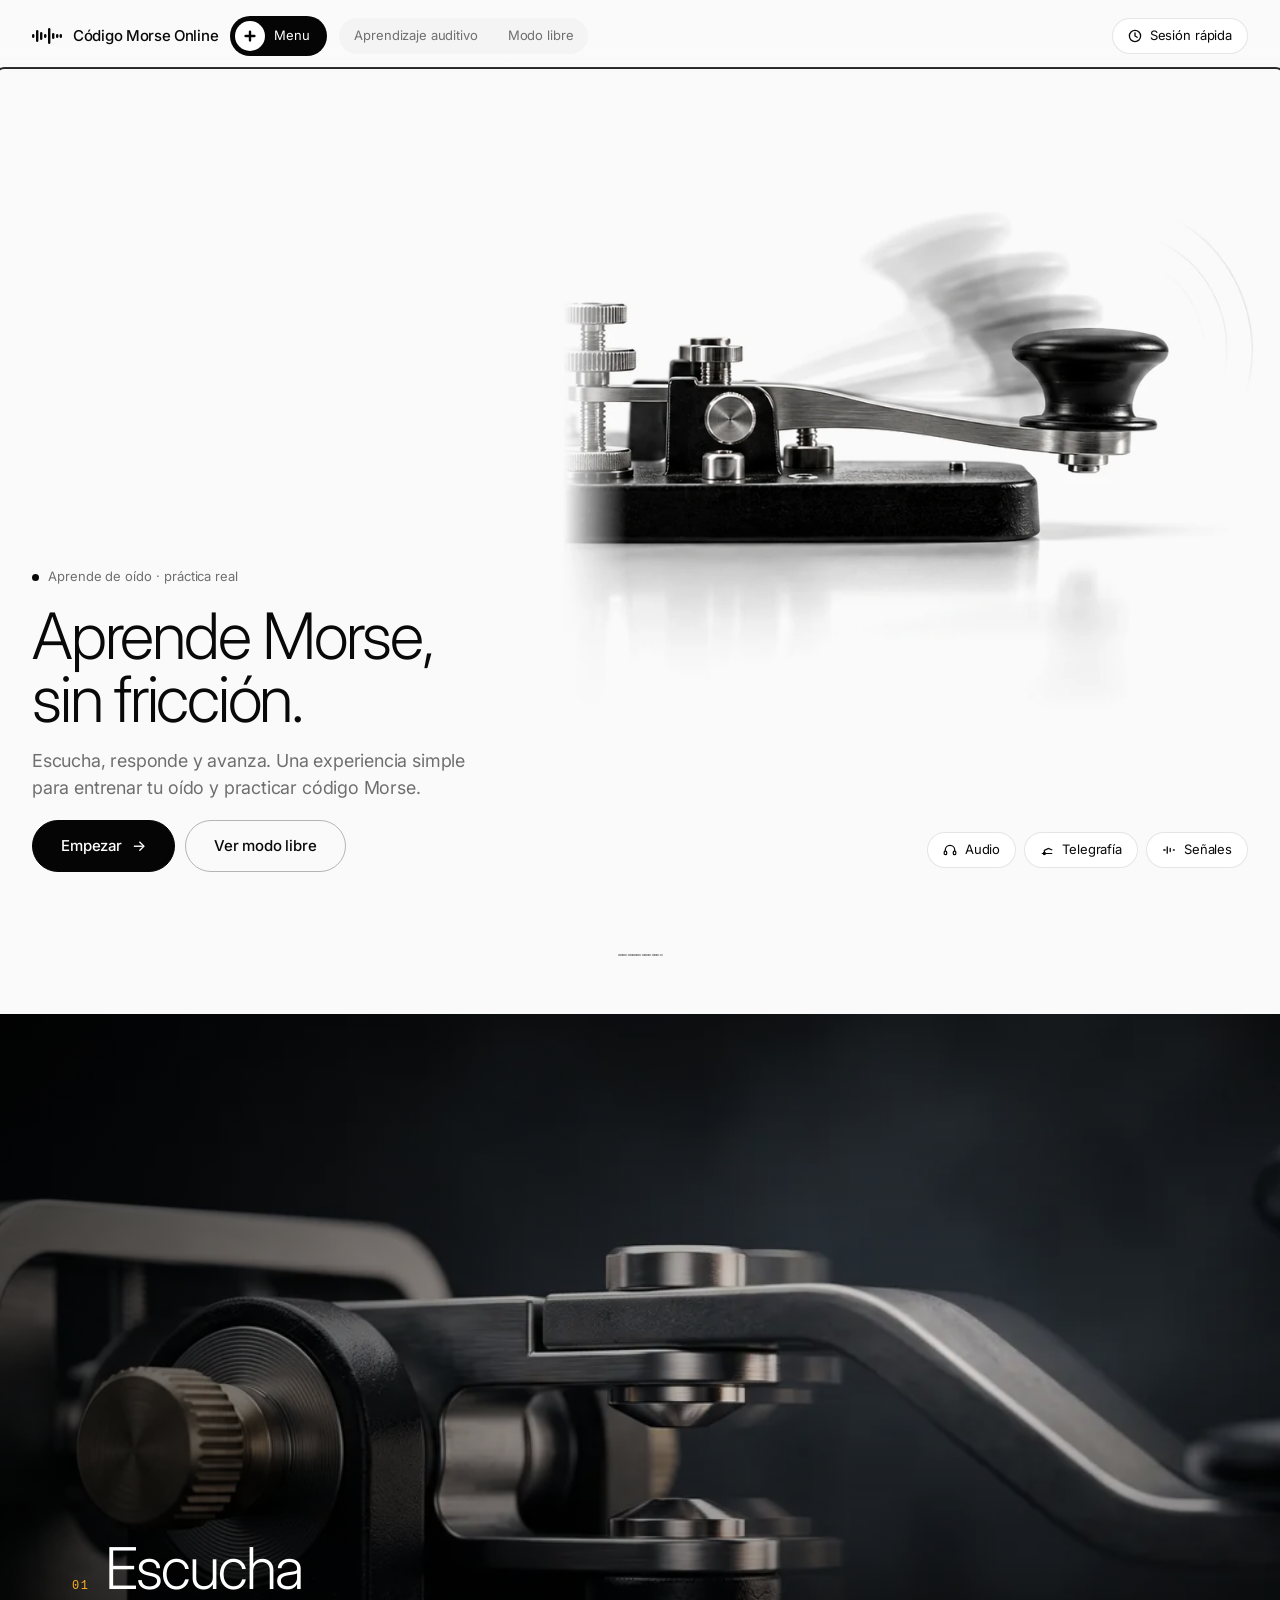
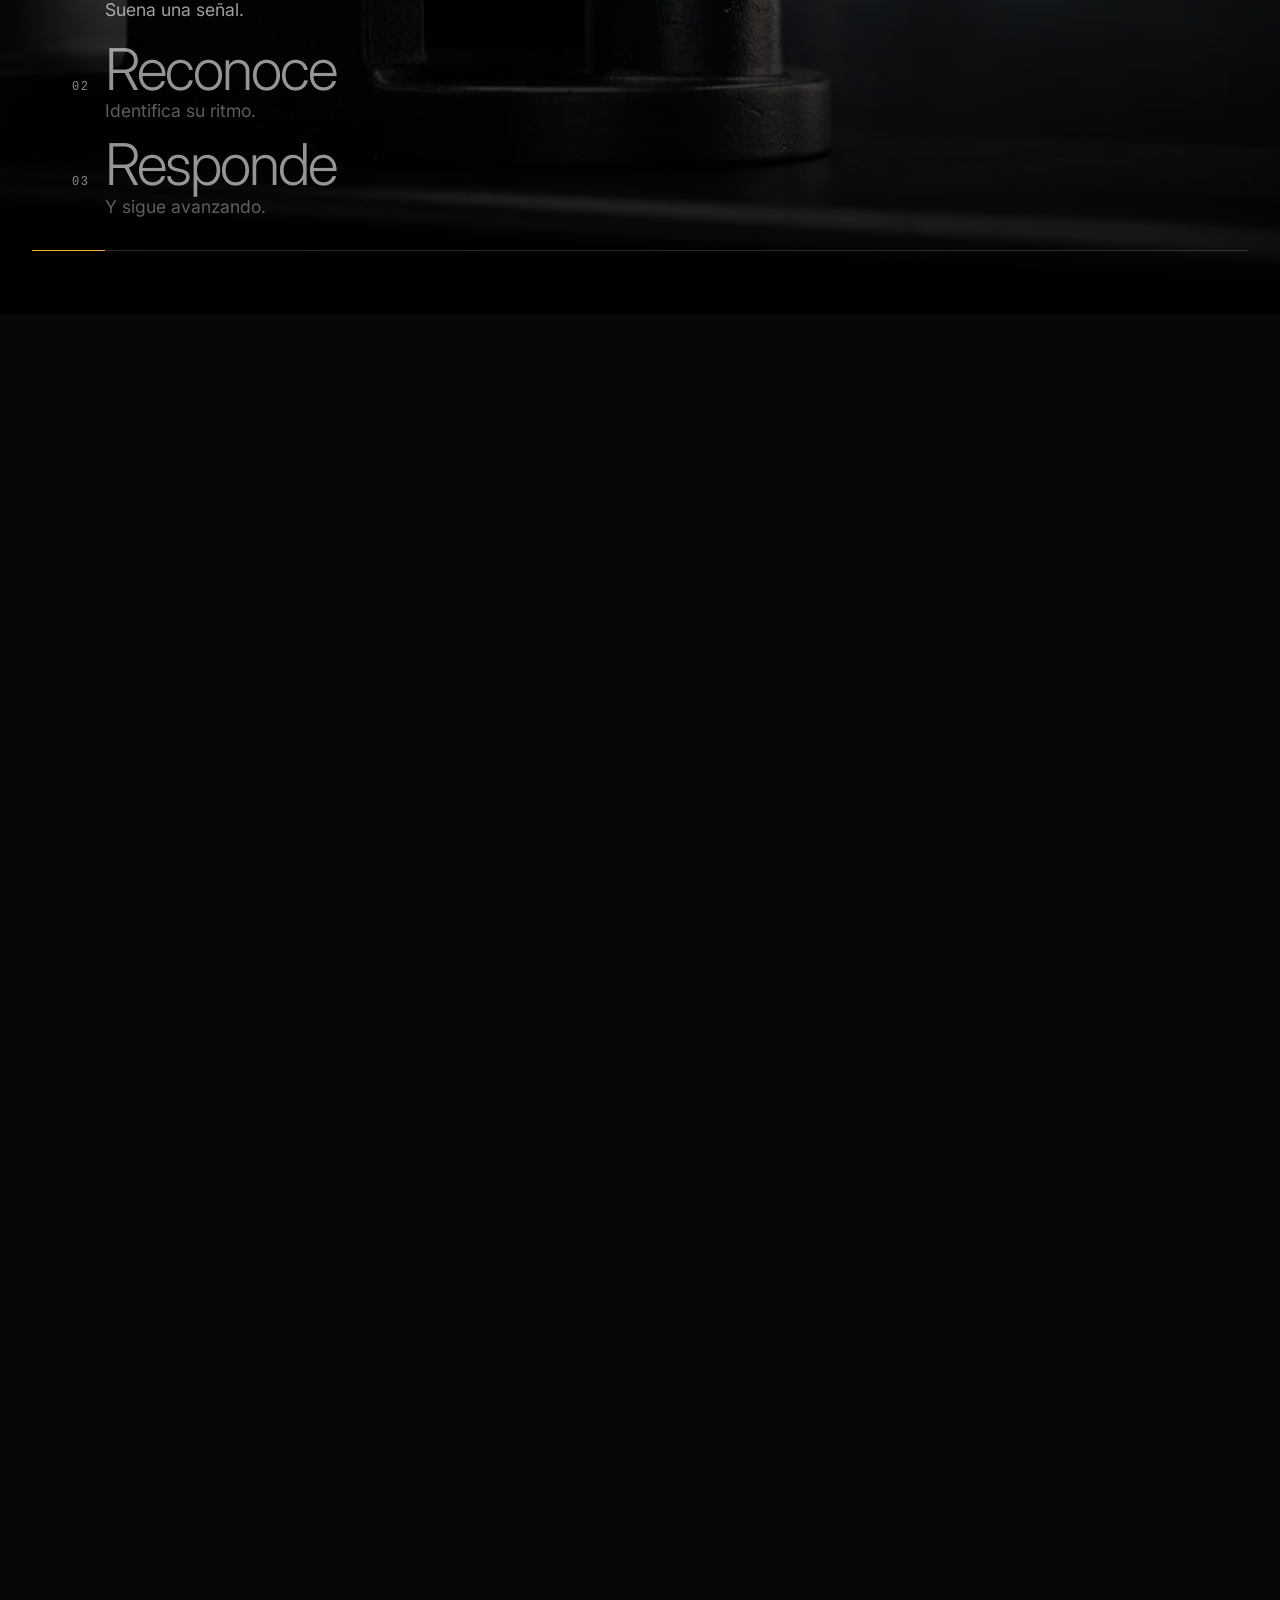
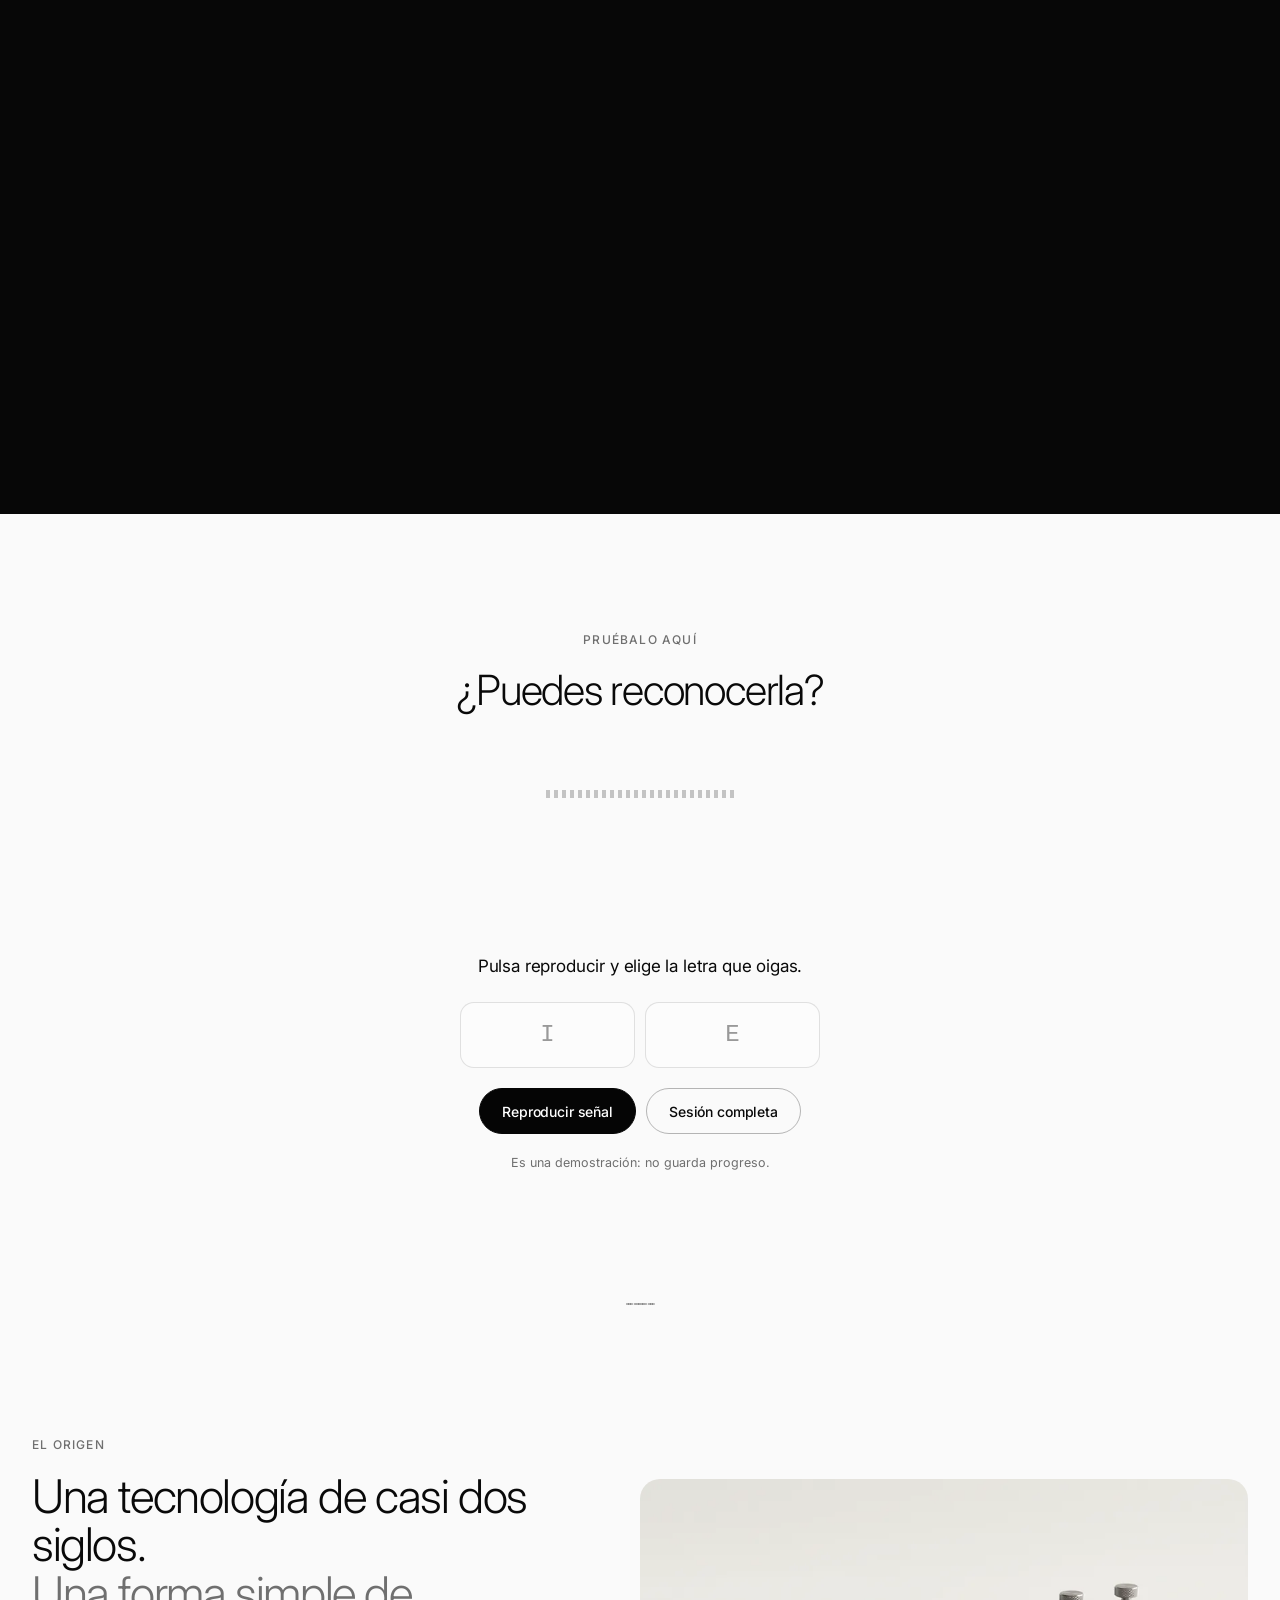
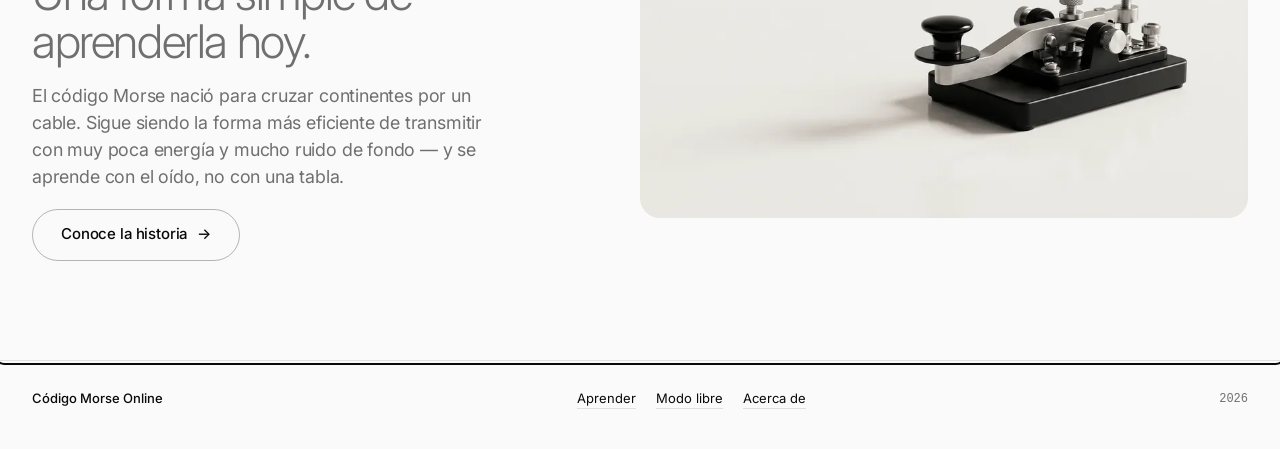
==== commit 9361208b: "V4.2 — Farnsworth correcto, accesibilidad de teclado y 70 pruebas Pasada de auditoría sobre V4.1. Si" ====
--- a/index.html
+++ b/index.html
@@ -54,7 +54,7 @@
       <span class="brand__name">Código Morse Online</span>
     </a>
 
-    <button class="nav__menu" id="menuBtn" type="button" aria-expanded="false" aria-controls="menu" aria-haspopup="menu">
+    <button class="nav__menu" id="menuBtn" type="button" aria-expanded="false" aria-controls="menu">
       <span class="nav__plus" aria-hidden="true">
         <svg width="12" height="12" viewBox="0 0 12 12" fill="none" stroke="currentColor" stroke-width="2.4" stroke-linecap="round">
           <path d="M6 1.6v8.8M1.6 6h8.8"/>
@@ -79,7 +79,7 @@
   </div>
 </header>
 
-<nav class="menu" id="menu" data-open="false" aria-label="Navegación principal">
+<nav class="menu" id="menu" data-open="false" aria-label="Navegación principal" inert>
   <div class="menu__panel">
     <a class="menu__link" href="#/aprender">Aprender</a>
     <a class="menu__link" href="#/libre">Modo libre</a>
--- a/styles.css
+++ b/styles.css
@@ -32,7 +32,12 @@
   --gap-lg: 28px;
   --gap-xl: 48px;
   --shell: 1440px;
-  --pad-x: 20px;
+  /* `viewport-fit=cover` mete el contenido bajo el notch en apaisado: el
+     relleno lateral nunca puede ser menor que la zona segura. */
+  --pad-x: max(20px, env(safe-area-inset-left), env(safe-area-inset-right));
+  /* Alto de la barra de navegación. Estaba escrito a mano como 68px en cuatro
+     `calc()` distintos. */
+  --nav-h: 68px;
 
   /* --- forma ------------------------------------------------------------ */
   --r-pill: 999px;
@@ -46,7 +51,7 @@
 }
 
 @media (min-width: 768px) {
-  :root { --pad-x: 32px; }
+  :root { --pad-x: max(32px, env(safe-area-inset-left), env(safe-area-inset-right)); }
 }
 
 /* ============================================================ reset mínimo */
@@ -237,6 +242,11 @@
   border: 1px solid var(--line);
   color: var(--text);
 }
+/* Los `.pill` decorativos son <span> y se quedan como están. El único que se
+   pulsa es `.nav__session`: mantiene su altura visual de 36 px y gana un
+   objetivo táctil de 44 px con un pseudoelemento, sin desequilibrar la barra. */
+a.pill, button.pill { position: relative; }
+a.pill::after, button.pill::after { content: ''; position: absolute; inset: -4px 0; }
 .pill--group {
   display: inline-flex;
   align-items: center;
@@ -278,6 +288,10 @@
   display: inline-flex;
   align-items: center;
   gap: 11px;
+  /* En móvil sólo se ve la marca SVG: la caja del enlace quedaba en 30x16 px.
+     El alto mínimo no cambia nada visualmente —la barra ya mide 68— pero
+     convierte el logotipo en un objetivo táctil real. */
+  min-height: 44px;
   text-decoration: none;
   color: var(--text);
   flex: 0 0 auto;
@@ -339,9 +353,20 @@
   backdrop-filter: blur(14px);
   opacity: 0;
   pointer-events: none;
-  transition: opacity var(--t-mid) var(--ease);
-}
-.menu[data-open='true'] { opacity: 1; pointer-events: auto; }
+  /* `visibility` y no sólo `opacity`: un elemento con opacity 0 SIGUE siendo
+     tabulable. Sin esto, con el menú cerrado el tabulador entraba en cuatro
+     enlaces invisibles. El retardo de 0s al final deja que la opacidad se
+     desvanezca antes de ocultarlo. El atributo `inert` (app.js) hace lo mismo
+     en el árbol de accesibilidad; esto es el respaldo universal. */
+  visibility: hidden;
+  transition: opacity var(--t-mid) var(--ease), visibility 0s linear var(--t-mid);
+}
+.menu[data-open='true'] {
+  opacity: 1;
+  pointer-events: auto;
+  visibility: visible;
+  transition: opacity var(--t-mid) var(--ease), visibility 0s;
+}
 
 .menu__panel {
   width: min(420px, 100%);
@@ -385,7 +410,7 @@
   max-width: var(--shell);
   margin: 0 auto;
   padding: 0 var(--pad-x) 32px;
-  min-height: calc(100svh - 68px);
+  min-height: calc(100svh - var(--nav-h));
   display: flex;
   flex-direction: column;
   justify-content: flex-end;
@@ -396,8 +421,14 @@
 
 .hero__key {
   position: absolute;
-  z-index: -1;
-  pointer-events: auto;
+  /* z-index 0, NO -1.
+     `.hero` es `position: relative; z-index: auto`, así que no crea contexto de
+     apilamiento: un hijo en -1 caía a la capa negativa de la RAÍZ, por debajo
+     de la propia `.hero`, que se pinta con los descendientes posicionados. El
+     resultado era que `.hero` capturaba el hit-test en toda su caja y la llave
+     —794x581 px, la interacción principal de la portada— no recibía ni un clic
+     de ratón ni un toque. Sólo respondía por teclado. */
+  z-index: 0;
   /* El fondo de la página va horneado en el propio archivo, así que la foto
      compone sin blend: coincide exactamente y se pinta más barato. */
   border: none;
@@ -406,7 +437,14 @@
   cursor: pointer;
   transition: transform var(--t-mid) var(--ease);
 }
-.hero__key img { width: 100%; height: auto; }
+.hero__key img {
+  width: 100%;
+  height: auto;
+  /* Respuesta mecánica: al cerrar contacto la llave "baja". Son 2 px y 100 ms,
+     lo justo para que el clic se sienta físico sin recomponer la fotografía. */
+  transition: transform 90ms var(--ease);
+}
+.hero__key[data-on='true'] img { transform: translateY(2px) scale(.997); }
 
 /* móvil: la llave manda arriba, el texto debajo */
 .hero__key {
@@ -448,6 +486,10 @@
 .hero__key[data-on='true'][data-kind='dah'] .hero__contact { opacity: 1; }
 
 .hero__body {
+  /* Por encima de la llave: el texto se lee y se selecciona, y los clics sobre
+     la foto que quedan fuera del texto sí llegan al botón. */
+  position: relative;
+  z-index: 1;
   display: flex;
   flex-direction: column;
   gap: var(--gap-lg);
@@ -550,11 +592,15 @@
               border-color var(--t-fast) var(--ease),
               color var(--t-fast) var(--ease);
 }
-.option:hover:not([disabled]) { background: var(--soft); }
+.option:hover:not([disabled]):not([aria-disabled='true']) { background: var(--soft); }
 .option[data-state='ok'] { border-color: var(--ok); color: var(--ok); background: rgba(26, 127, 75, .07); }
 .option[data-state='no'] { border-color: var(--bad); color: var(--bad); background: rgba(179, 38, 30, .06); }
-.option[disabled] { cursor: default; opacity: 1; }
-.option[disabled][data-state=''] { opacity: .4; }
+/* Bloqueadas de las dos maneras: `disabled` mientras suena la señal,
+   `aria-disabled` durante el feedback para no perder el foco. */
+.option[disabled],
+.option[aria-disabled='true'] { cursor: default; opacity: 1; }
+.option[disabled][data-state=''],
+.option[aria-disabled='true'][data-state=''] { opacity: .4; }
 
 .feedback { min-height: 28px; font-size: 17px; font-weight: 400; letter-spacing: -.01em; }
 .feedback[data-tone='ok'] { color: var(--ok); }
@@ -585,14 +631,16 @@
 }
 .alpha {
   padding: 12px 6px;
-  border: 1px solid var(--line);
+  border: 1px solid transparent;
   border-radius: var(--r-md);
-  background: var(--surface);
+  background: transparent;
   cursor: pointer;
   text-align: center;
-  transition: border-color var(--t-fast) var(--ease), background var(--t-fast) var(--ease);
-}
-.alpha:hover { border-color: var(--line-strong); }
+  transition: transform var(--t-fast) var(--ease),
+              border-color var(--t-fast) var(--ease),
+              background var(--t-fast) var(--ease);
+}
+.alpha:hover { transform: translateY(-2px); border-color: var(--line); background: var(--surface); }
 .alpha[data-lit='true'] { border-color: var(--signal); background: rgba(255, 176, 32, .1); }
 /* Son <span>: sin display:block la letra y el código salen en la misma línea. */
 .alpha__ch { display: block; font-size: 19px; font-weight: 500; line-height: 1; }
@@ -610,9 +658,16 @@
   background: rgba(9, 9, 9, .28);
   opacity: 0;
   pointer-events: none;
-  transition: opacity var(--t-mid) var(--ease);
-}
-.sheet[data-open='true'] { opacity: 1; pointer-events: auto; }
+  /* Mismo motivo que en .menu: opacity 0 no saca del orden de tabulación. */
+  visibility: hidden;
+  transition: opacity var(--t-mid) var(--ease), visibility 0s linear var(--t-mid);
+}
+.sheet[data-open='true'] {
+  opacity: 1;
+  pointer-events: auto;
+  visibility: visible;
+  transition: opacity var(--t-mid) var(--ease), visibility 0s;
+}
 @media (min-width: 768px) { .sheet { align-items: center; } }
 
 .sheet__panel {
@@ -629,8 +684,10 @@
 .sheet[data-open='true'] .sheet__panel { transform: none; }
 
 .sheet__head { display: flex; align-items: center; justify-content: space-between; margin-bottom: 20px; }
+.sheet__title { font-size: 1.5rem; }
+.sheet__buttons { display: flex; gap: 10px; flex-wrap: wrap; margin-top: 6px; }
 .sheet__close {
-  width: 38px; height: 38px;
+  width: 44px; height: 44px;
   border-radius: 50%;
   border: 1px solid var(--line);
   background: var(--surface);
@@ -651,12 +708,24 @@
   width: 100%;
   accent-color: var(--text);
   cursor: pointer;
+  /* El control nativo mide 20 px de alto: por debajo del mínimo táctil. El
+     alto se sube a 44 sin engordar la vía, que sigue dibujándola el navegador
+     centrada dentro de la caja. */
+  min-height: 44px;
 }
 
 .field--row { flex-direction: row; align-items: center; justify-content: space-between; }
 
 .switch { position: relative; width: 46px; height: 27px; flex: 0 0 auto; }
-.switch input { position: absolute; inset: 0; opacity: 0; margin: 0; cursor: pointer; }
+/* El interruptor mide 46x27 a propósito; lo que se amplía es la zona pulsable
+   del input invisible que hay encima, hasta 46x45. */
+.switch input {
+  position: absolute;
+  inset: -9px 0;
+  opacity: 0;
+  margin: 0;
+  cursor: pointer;
+}
 .switch__track {
   position: absolute; inset: 0;
   border-radius: var(--r-pill);
@@ -729,8 +798,16 @@
   justify-content: space-between;
   align-items: center;
 }
-.footer a { color: var(--text); text-decoration: none; border-bottom: 1px solid var(--line); }
+.footer a {
+  position: relative;
+  color: var(--text);
+  text-decoration: none;
+  border-bottom: 1px solid var(--line);
+}
 .footer a:hover { border-color: var(--text); }
+/* Los enlaces del pie miden 21 px de alto: el subrayado es parte del diseño y
+   no se toca, pero el área pulsable se amplía a 45 px con un pseudoelemento. */
+.footer a::after { content: ''; position: absolute; inset: -12px -6px; }
 
 /* =================================================================== entrada */
 /* Animaciones de entrada, escalonadas. Sólo transform y opacity. */
@@ -775,12 +852,12 @@
     transition-duration: .01ms !important;
     scroll-behavior: auto !important;
   }
-  /* Excepción deliberada: el símbolo iluminado y el contacto de la llave son
-     información sobre lo que está sonando, no decoración. Se mantienen, sólo
-     que sin transición. */
-  .glyph__sym, .hero__contact, .wave__bar {
-    transition-duration: .01ms !important;
-  }
+  /* Excepción deliberada: el símbolo iluminado, el contacto de la llave y las
+     barras de la onda son INFORMACIÓN sobre lo que está sonando, no adorno.
+     Siguen encendiéndose y apagándose; lo que se les quita es la transición,
+     que aquí sí venía ya de la regla universal de arriba. Lo que se apaga de
+     verdad es el desplazamiento físico de la llave, que sí es decorativo. */
+  .hero__key[data-on='true'] img { transform: none; }
   .tape__cursor { animation: none; }
 }
 
@@ -827,11 +904,18 @@
   opacity: .38;
 }
 .sigline__mark--dah { opacity: .5; }
-/* La señal "recorre" la línea una vez al aparecer: un barrido, no un bucle. */
-[data-motion='full'] .sigline__mark {
+/* La señal "recorre" la línea una vez al aparecer: un barrido, no un bucle.
+   Se dispara con `data-sweep="run"`, que pone el IntersectionObserver de
+   `ui/signal-line.js` al entrar en el viewport. Antes arrancaba al montar la
+   vista: la banda de abajo está a 4.400 px del fold, así que el barrido se
+   consumía entero mucho antes de que nadie llegara a verlo. */
+[data-motion='full'] [data-sweep='run'] .sigline__mark {
   animation: sigsweep 2.6s var(--ease) both;
   animation-delay: calc(var(--at, 0) * 1.1s);
 }
+/* Estado de reposo mientras no se ha visto: idéntico al fotograma final. */
+[data-sweep='pending'] .sigline__mark { opacity: .3; }
+[data-sweep='pending'] .sigline__mark--dah { opacity: .3; }
 @keyframes sigsweep {
   0% { opacity: 0; }
   14% { opacity: 1; stroke: var(--signal); }
@@ -847,6 +931,13 @@
   height: 300vh;
   margin-top: 8px;
   background: #070707;
+}
+/* En móvil 300vh son ~2,4 pantallas de scroll atrapado para tres frases de
+   cuatro palabras, y `vh` mide la ventana GRANDE (barras ocultas) mientras el
+   sticky mide la pequeña: la proporción empeora todavía más. 210svh deja medio
+   viewport por paso, que es el ritmo que tiene en escritorio. */
+@media (max-width: 767px) {
+  .cine { height: 210svh; }
 }
 .cine__sticky {
   position: sticky;
@@ -886,7 +977,10 @@
   grid-template-areas: 'n t' 'n d';
   column-gap: 16px;
   align-items: baseline;
-  opacity: .3;
+  /* .3 dejaba los pasos 02 y 03 en 2,7:1 sobre la zona más oscura de la foto,
+     por debajo del 3:1 que pide texto grande. No son controles inactivos: son
+     texto que se está leyendo. */
+  opacity: .58;
   transform: translateY(6px);
   transition: opacity .45s var(--ease), transform .45s var(--ease);
 }
@@ -896,7 +990,7 @@
   font-family: var(--mono);
   font-size: 12px;
   letter-spacing: .12em;
-  color: rgba(255,255,255,.55);
+  color: rgba(255,255,255,.9);
   padding-top: .5em;
 }
 .cine__step[data-on='true'] .cine__n { color: var(--signal); }
@@ -1023,7 +1117,7 @@
 .room {
   /* Cabe en pantalla sin scroll: responder no debería exigir desplazarse.
      dvh y no vh por las barras del navegador móvil. */
-  min-height: calc(100dvh - 68px);
+  min-height: calc(100dvh - var(--nav-h));
   max-width: 820px;
   margin: 0 auto;
   padding: 8px var(--pad-x) max(20px, env(safe-area-inset-bottom));
@@ -1144,12 +1238,16 @@
 .options--room .option { min-height: 72px; font-size: 26px; }
 
 .room__actions { display: flex; gap: 10px; flex-wrap: wrap; justify-content: center; }
+/* Ayuda contextual: sólo aparece tras un fallo, nunca antes de oír la señal.
+   El hueco se reserva siempre para que al aparecer no empuje el layout. */
 .room__hint {
   font-size: 12.5px;
   color: var(--muted);
   max-width: 46ch;
   min-height: 1.4em;
-}
+  transition: opacity var(--t-mid) var(--ease);
+}
+.room__hint:empty { opacity: 0; }
 
 /* --------------------------------------------------------- barra inferior */
 
@@ -1168,7 +1266,7 @@
 /* -------------------------------------------------------------- resumen */
 
 .summary {
-  min-height: calc(100dvh - 68px);
+  min-height: calc(100dvh - var(--nav-h));
   max-width: 640px;
   margin: 0 auto;
   padding: 8px var(--pad-x) max(24px, env(safe-area-inset-bottom));
@@ -1195,6 +1293,7 @@
   letter-spacing: .22em;
 }
 .summary__weak { font-size: 1.05rem; font-weight: 500; }
+.summary__goal { font-size: .95rem; color: var(--muted); max-width: 42ch; }
 .summary__actions { display: flex; gap: 10px; flex-wrap: wrap; justify-content: center; margin-top: 8px; }
 
 [data-motion='reduced'] .room__stage,
@@ -1205,7 +1304,7 @@
    ========================================================================= */
 
 .desk {
-  min-height: calc(100dvh - 68px);
+  min-height: calc(100dvh - var(--nav-h));
   max-width: 720px;
   margin: 0 auto;
   padding: clamp(12px, 3vh, 32px) var(--pad-x) max(28px, env(safe-area-inset-bottom));
@@ -1390,14 +1489,6 @@
 .tool__sep { width: 16px; }
 
 /* Sin borde por defecto: la retícula se lee por el espacio, no por 36 cajas. */
-.alpha {
-  border-color: transparent;
-  background: transparent;
-  transition: transform var(--t-fast) var(--ease),
-              border-color var(--t-fast) var(--ease),
-              background var(--t-fast) var(--ease);
-}
-.alpha:hover { transform: translateY(-2px); border-color: var(--line); background: var(--surface); }
 
 /* ------------------------------------------- navbar invertida sobre oscuro */
 /* Sobre el bloque cinemático la barra clara cortaba la fotografía y el texto
@@ -1426,3 +1517,75 @@
     linear-gradient(to right, rgba(0,0,0,.62) 0%, rgba(0,0,0,.18) 42%, rgba(0,0,0,0) 68%),
     linear-gradient(to top, rgba(0,0,0,.88) 0%, rgba(0,0,0,.42) 34%, rgba(0,0,0,.08) 62%, rgba(0,0,0,.42) 100%);
 }
+
+/* ============================================================================
+   ACERCA DE
+   El ámbar es señal, no adorno: en reposo el mecanismo dibujado es gris.
+   ========================================================================= */
+
+.about__figure { display: flex; justify-content: center; padding: 8px 0 4px; }
+.about__key { max-width: 100%; height: auto; }
+
+/* Contacto cerrado y halo. Grises mientras no suena nada; ámbar exactamente
+   mientras hay señal, igual que el contacto del hero y el glifo. */
+.about__contact { fill: #cfcfcf; transition: fill 90ms linear; }
+.about__halo { stroke: transparent; transition: stroke 140ms linear; }
+.about__figure[data-on='true'] .about__contact { fill: var(--signal); }
+.about__figure[data-on='true'] .about__halo { stroke: rgba(255, 176, 32, .35); }
+
+.about__lead {
+  font-size: clamp(1.05rem, 3vw, 1.28rem);
+  line-height: 1.6;
+  letter-spacing: -.012em;
+}
+.about__p { max-width: 60ch; }
+.about__call { color: var(--text); font-weight: 500; }
+.about__h2 { font-size: clamp(1.4rem, 4vw, 1.9rem); }
+.about__cardlabel { margin-bottom: 6px; }
+.about__cardhint { margin-bottom: 14px; }
+.about__actions { display: flex; gap: 10px; flex-wrap: wrap; align-items: center; }
+
+/* ------------------------------------------------------- indicativo CE3WMJ */
+
+.callsign {
+  display: flex;
+  flex-wrap: wrap;
+  gap: 8px;
+  margin: 0 0 16px;
+  padding: 0;
+  list-style: none;
+}
+.callsign__item {
+  display: flex;
+  flex-direction: column;
+  align-items: center;
+  gap: 4px;
+  min-width: 46px;
+  padding: 8px 6px;
+  border: 1px solid transparent;
+  border-radius: var(--r-md);
+  transition: border-color 90ms linear, background 90ms linear;
+}
+.callsign__ch {
+  font-size: 20px;
+  font-weight: 500;
+  line-height: 1;
+  letter-spacing: .02em;
+  transition: color 90ms linear;
+}
+.callsign__code {
+  font-family: var(--mono);
+  font-size: 11px;
+  color: var(--muted);
+  letter-spacing: .08em;
+}
+.callsign__item[data-on='true'] {
+  border-color: var(--signal);
+  background: rgba(255, 176, 32, .1);
+}
+.callsign__item[data-on='true'] .callsign__ch { color: #8a5a00; }
+
+[data-motion='reduced'] .callsign__item,
+[data-motion='reduced'] .callsign__ch,
+[data-motion='reduced'] .about__contact,
+[data-motion='reduced'] .about__halo { transition: none; }
